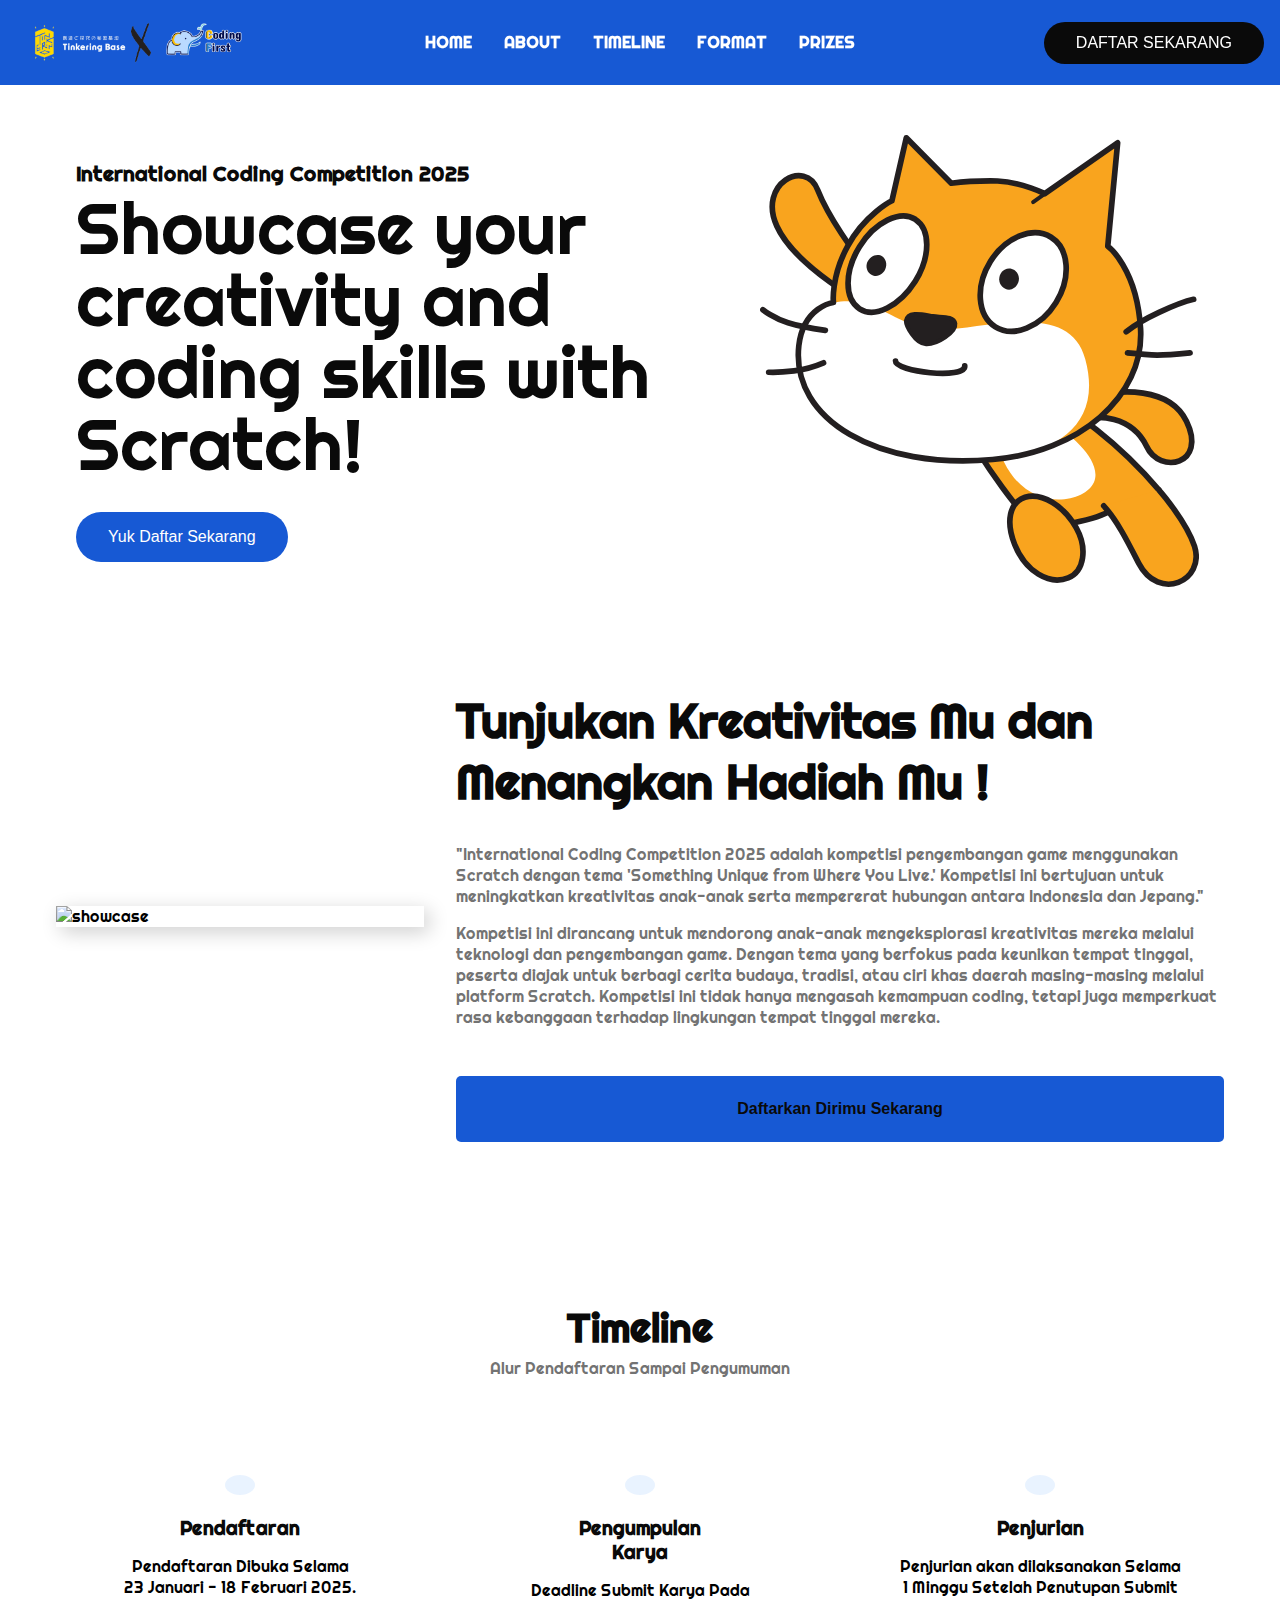
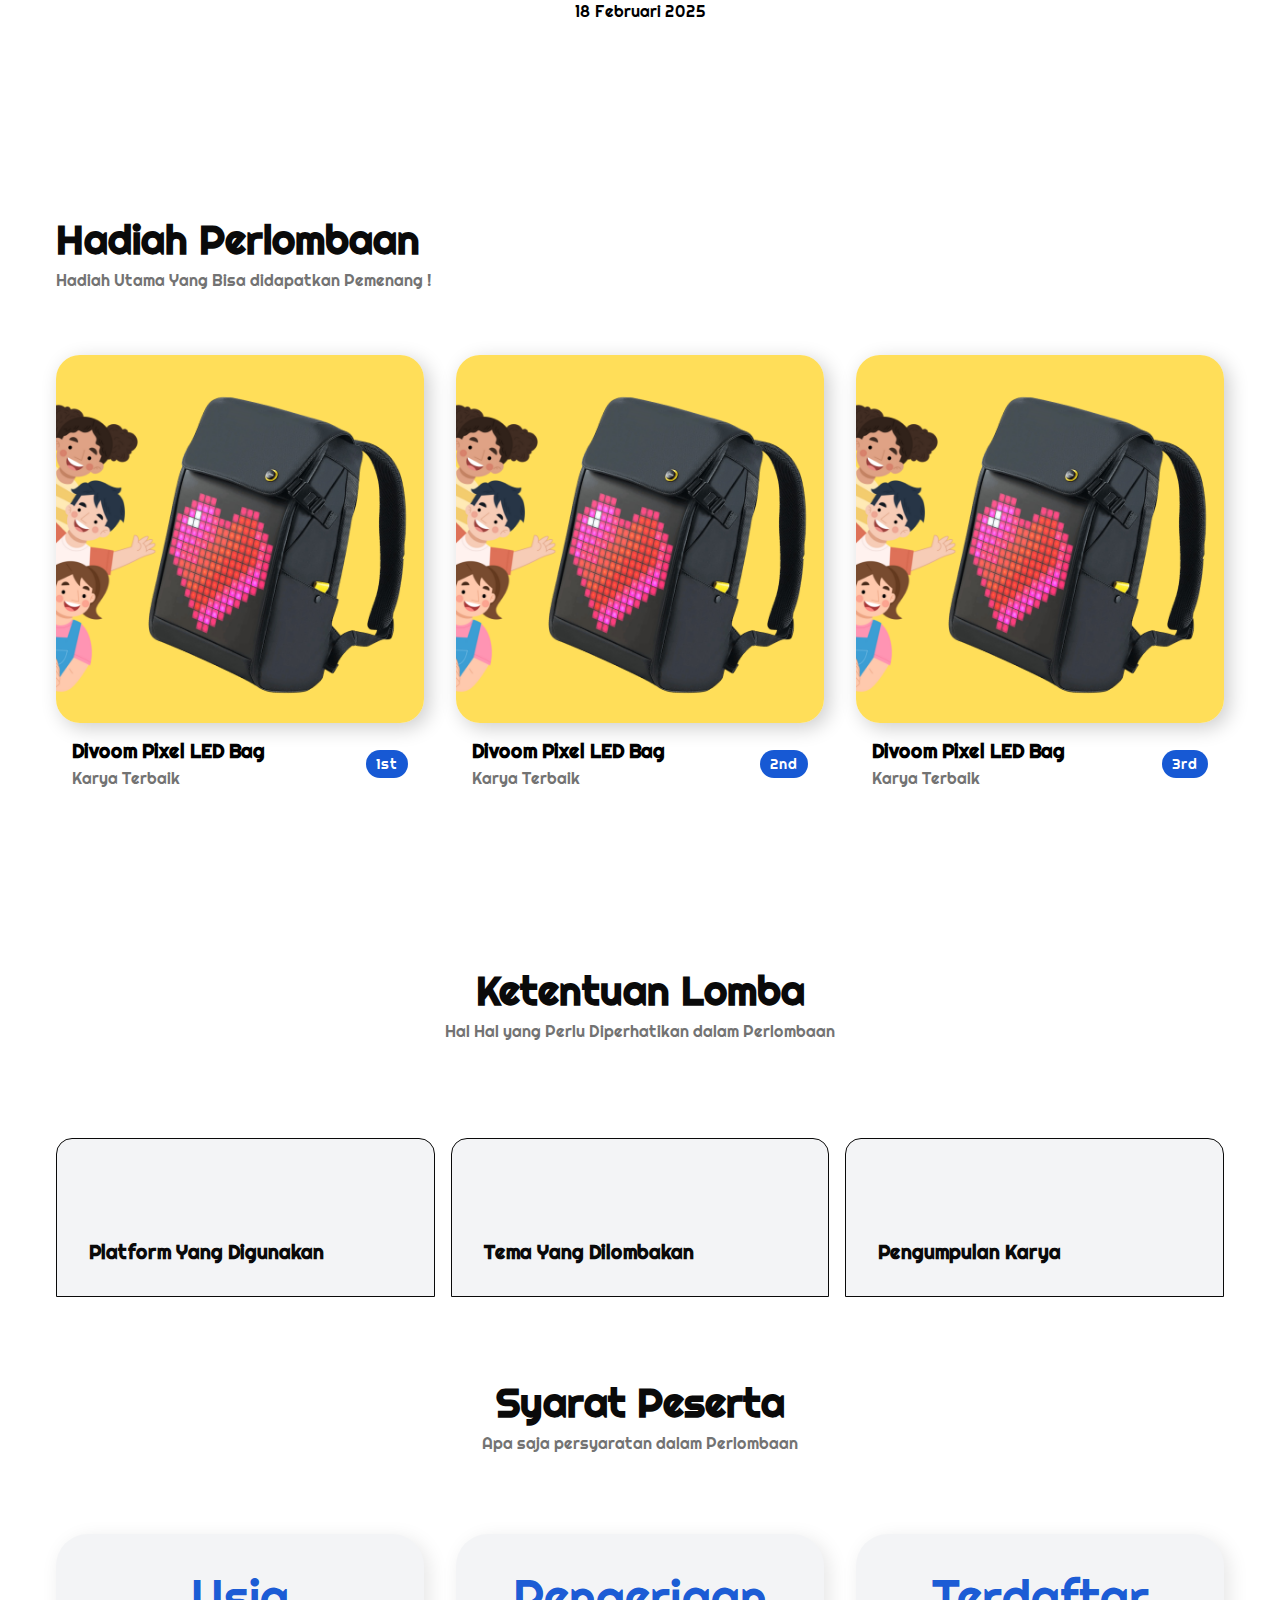
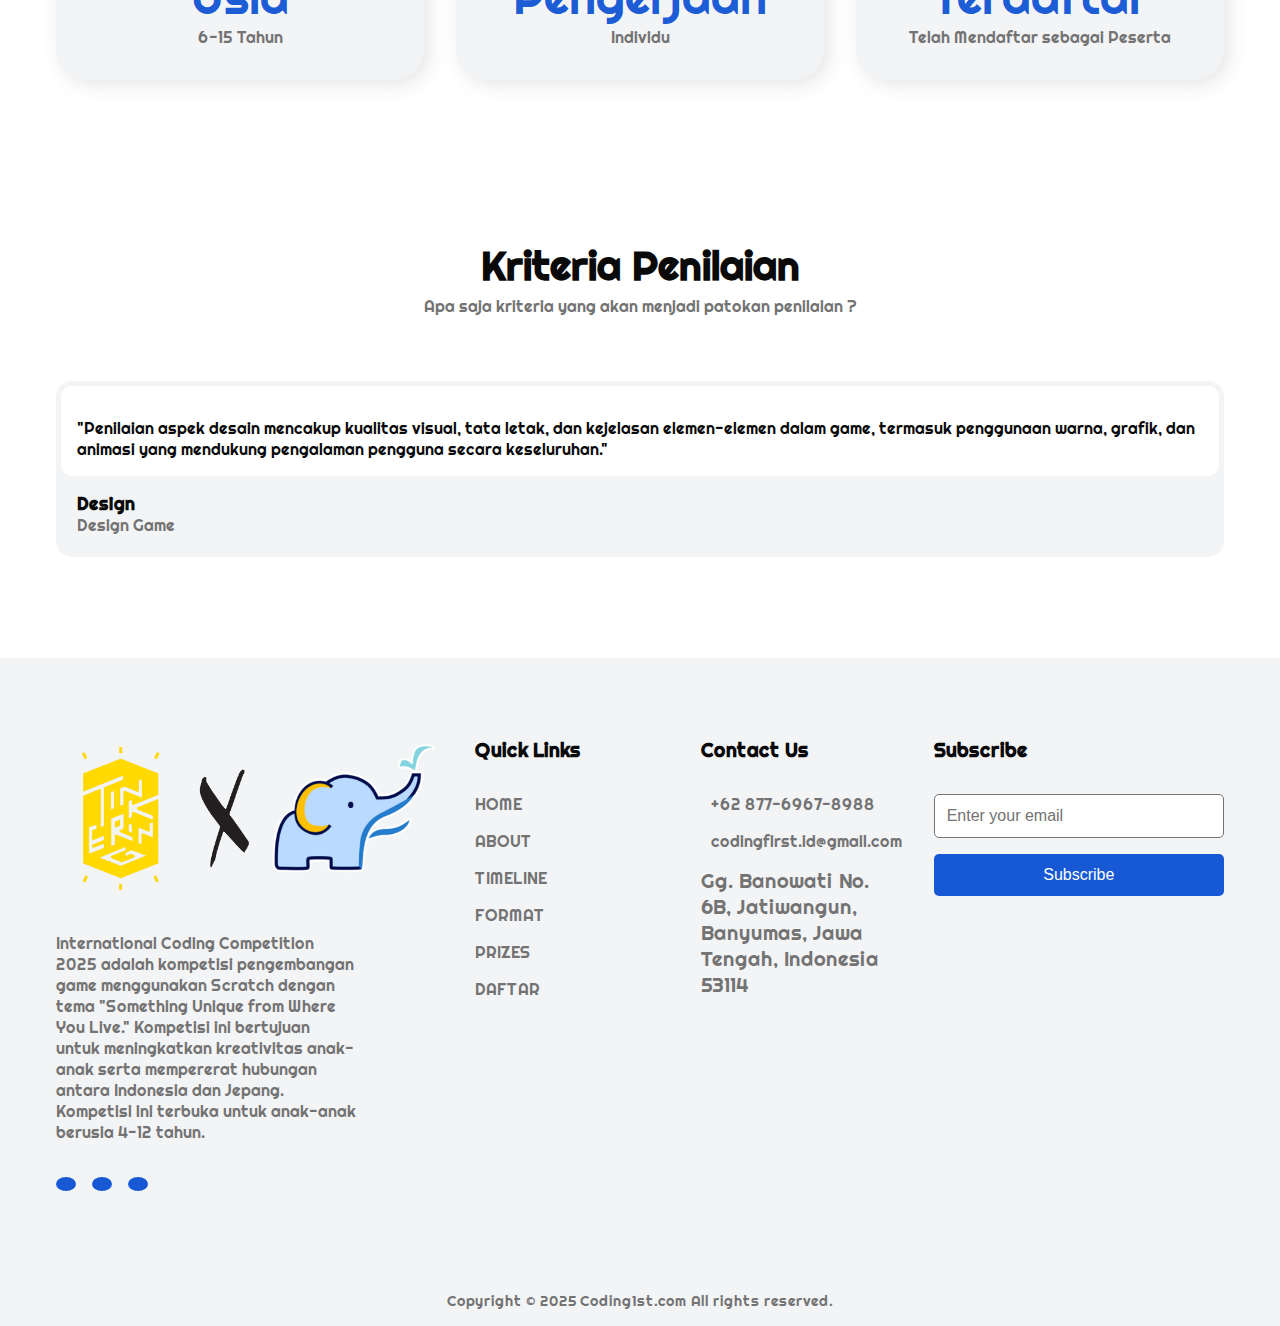
==== index.html @ e86d286e "Initial Commit" ====
<!DOCTYPE html>
<html lang="en">
  <head>
    <meta charset="UTF-8" />
    <meta name="viewport" content="width=device-width, initial-scale=1.0" />
    <link
      href="https://cdn.jsdelivr.net/npm/remixicon@4.3.0/fonts/remixicon.css"
      rel="stylesheet"
    />
    <link
      rel="stylesheet"
      href="https://cdn.jsdelivr.net/npm/swiper@11/swiper-bundle.min.css"
    />
    <link rel="stylesheet" href="styles.css" />
    <title>Competition Coding First</title>
    <link rel="shortcut icon" href="/assets/favicon/favicon.ico" type="image/x-icon">
  </head>
  <body>
    <nav>
      <div class="nav__header">
        <div class="nav__logo">
          <a href="#" class="logo"
            ><img src="assets/CF X Tinkering.png" alt="Icon"
          /></a>
        </div>
        <div class="nav__menu__btn" id="menu-btn">
          <i class="ri-menu-line"></i>
        </div>
      </div>
      <ul class="nav__links" id="nav-links">
        <li><a href="#inject">HOME</a></li>
        <li><a href="#about">ABOUT</a></li>
        <li><a href="#timeline">TIMELINE</a></li>
        <li><a href="#package">FORMAT</a></li>
        <li><a href="#contact">PRIZES</a></li>
        <li><a href="#daftar">DAFTAR</a></li>
      </ul>
      <div class="nav__btns">
        <button class="btn">
          <a href="https://forms.gle/AUvoE8ZYUReW2T5S6" target="_blank"
            >DAFTAR SEKARANG</a
          >
        </button>
      </div>
    </nav>

    <section id="inject"></section>

    <header id="home">
      <div class="header__container">
        <div class="header__content">
          <p>International Coding Competition 2025</p>
          <h1>Showcase your creativity and coding skills with Scratch!</h1>
          <div class="header__btns">
            <button class="btn">
              <a
                class="a-first"
                href="https://forms.gle/AUvoE8ZYUReW2T5S6"
                target="_blank"
                >Yuk Daftar Sekarang</a
              >
            </button>
            <a href="" class="a-second">
              <span><i class="ri-play-circle-fill"></i></span>
            </a>
          </div>
        </div>
        <div class="header__image">
          <img
            src="assets/cat flying-b (1).svg"
            alt="header"
            class="header__img"
          />
        </div>
      </div>
    </header>

    <section class="section__container showcase__container" id="about">
      <div class="showcase__image">
        <img src="assets/About.jpg" alt="showcase" />
      </div>
      <div class="showcase__content">
        <h4>Tunjukan Kreativitas Mu dan Menangkan Hadiah Mu !</h4>
        <p>
          "International Coding Competition 2025 adalah kompetisi pengembangan
          game menggunakan Scratch dengan tema 'Something Unique from Where You
          Live.' Kompetisi ini bertujuan untuk meningkatkan kreativitas
          anak-anak serta mempererat hubungan antara Indonesia dan Jepang."
        </p>
        <p>
          Kompetisi ini dirancang untuk mendorong anak-anak mengeksplorasi
          kreativitas mereka melalui teknologi dan pengembangan game. Dengan
          tema yang berfokus pada keunikan tempat tinggal, peserta diajak untuk
          berbagi cerita budaya, tradisi, atau ciri khas daerah masing-masing
          melalui platform Scratch. Kompetisi ini tidak hanya mengasah kemampuan
          coding, tetapi juga memperkuat rasa kebanggaan terhadap lingkungan
          tempat tinggal mereka.
        </p>
        <div class="showcase__btn">
          <button class="btn">
            <a href="https://forms.gle/AUvoE8ZYUReW2T5S6"
              >Daftarkan Dirimu Sekarang</a
            >
            <span><i class="ri-arrow-right-line"></i></span>
          </button>
        </div>
      </div>
    </section>

    <section class="section__container discover__container" id="timeline">
      <h2 class="section__header">Timeline</h2>
      <p class="section__description">Alur Pendaftaran Sampai Pengumuman</p>
      <div class="discover__grid">
        <div class="discover__card">
          <span><i class="ri-number-1"></i></span>
          <h4>Pendaftaran</h4>
          <p>
            Pendaftaran Dibuka Selama <br />
            23 Januari - 18 Februari 2025.
          </p>
        </div>
        <div class="discover__card">
          <span><i class="ri-number-2"></i></span>
          <h4>Pengumpulan Karya</h4>
          <p>
            Deadline Submit Karya Pada <br />
            18 Februari 2025
          </p>
        </div>
        <div class="discover__card">
          <span><i class="ri-number-3"></i></span>
          <h4>Penjurian</h4>
          <p>
            Penjurian akan dilaksanakan Selama <br />
            1 Minggu Setelah Penutupan Submit
          </p>
        </div>
      </div>
    </section>

    <section class="section__container destination__container" id="about">
      <h2 class="section__header">Hadiah Perlombaan</h2>
      <p class="section__description">
        Hadiah Utama Yang Bisa didapatkan Pemenang !
      </p>
      <div class="destination__grid">
        <div class="destination__card">
          <img src="assets/divoom.png" alt="destination" />
          <div class="destination__card__details">
            <div>
              <h4>Divoom Pixel LED Bag</h4>
              <p>Karya Terbaik</p>
            </div>
            <div class="destination__rating">
              <span><i class="ri-star-fill"></i></span>
              1st
            </div>
          </div>
        </div>
        <div class="destination__card">
          <img src="assets/divoom.png" alt="destination" />
          <div class="destination__card__details">
            <div>
              <h4>Divoom Pixel LED Bag</h4>
              <p>Karya Terbaik</p>
            </div>
            <div class="destination__rating">
              <span><i class="ri-star-fill"></i></span>
              2nd
            </div>
          </div>
        </div>
        <div class="destination__card">
          <img src="assets/divoom.png" alt="destination" />
          <div class="destination__card__details">
            <div>
              <h4>Divoom Pixel LED Bag</h4>
              <p>Karya Terbaik</p>
            </div>
            <div class="destination__rating">
              <span><i class="ri-star-fill"></i></span>
              3rd
            </div>
          </div>
        </div>
      </div>
    </section>

    <section class="section__container journey__container" id="tour">
      <h2 class="section__header">Ketentuan Lomba</h2>
      <p class="section__description">
        Hal Hal yang Perlu Diperhatikan dalam Perlombaan
      </p>
      <div class="journey__grid">
        <div class="journey__card">
          <div class="journey__card__bg">
            <span><i class="ri-bookmark-3-line"></i></span>
            <h4>Platform Yang Digunakan</h4>
          </div>
          <div class="journey__card__content">
            <span><i class="ri-bookmark-3-line"></i></span>
            <h4>Platform yang Digunakan</h4>
            <p>
              Peserta membuat game secara individu menggunakan platform Scratch,
              dengan tema yang telah ditentukan serta waktu yang disediakan.
            </p>
          </div>
        </div>
        <div class="journey__card">
          <div class="journey__card__bg">
            <span><i class="ri-landscape-fill"></i></span>
            <h4>Tema Yang Dilombakan</h4>
          </div>
          <div class="journey__card__content">
            <span><i class="ri-landscape-fill"></i></span>
            <h4>Tema Yang Dilombakan</h4>
            <p>
              Untuk tema yang diangkat kali ini adalah "Membuat game tentang
              tempat tinggal masing-masing." <br />
              Contoh : Lokasi terkenal, makanan khas, atau budaya lokal.
            </p>
          </div>
        </div>
        <div class="journey__card">
          <div class="journey__card__bg">
            <span><i class="ri-map-2-line"></i></span>
            <h4>Pengumpulan Karya</h4>
          </div>
          <div class="journey__card__content">
            <span><i class="ri-map-2-line"></i></span>
            <h4>Pengumpulan Karya</h4>
            <p>
              Karya dapat dikumpulkan pada Lorem ipsum dolor sit amet
              consectetur adipisicing elit.
            </p>
          </div>
        </div>
      </div>
    </section>

    <h2 class="section__header">Syarat Peserta</h2>
    <p class="section__description">Apa saja persyaratan dalam Perlombaan</p>
    <section class="section__container banner__container">
      <div class="banner__card">
        <h4>Usia</h4>
        <p>6-15 Tahun</p>
      </div>
      <div class="banner__card">
        <h4>Pengerjaan</h4>
        <p>Individu</p>
      </div>
      <div class="banner__card">
        <h4>Terdaftar</h4>
        <p>Telah Mendaftar sebagai Peserta</p>
      </div>
    </section>

    <section class="section__container client__container">
      <h2 class="section__header">Kriteria Penilaian</h2>
      <p class="section__description">
        Apa saja kriteria yang akan menjadi patokan penilaian ?
      </p>
      <!-- Slider main container -->
      <div class="swiper">
        <!-- Additional required wrapper -->
        <div class="swiper-wrapper">
          <!-- Slides -->
          <div class="swiper-slide">
            <div class="client__card">
              <div class="client__content">
                <div class="client__rating">
                  <span><i class="ri-star-fill"></i></span>
                  <span><i class="ri-star-fill"></i></span>
                  <span><i class="ri-star-fill"></i></span>
                  <span><i class="ri-star-fill"></i></span>
                  <span><i class="ri-star-fill"></i></span>
                </div>
                <p>
                  "Penilaian aspek desain mencakup kualitas visual, tata letak,
                  dan kejelasan elemen-elemen dalam game, termasuk penggunaan
                  warna, grafik, dan animasi yang mendukung pengalaman pengguna
                  secara keseluruhan."
                </p>
              </div>
              <div class="client__details">
                <!-- <img src="assets/client-1.jpg" alt="client" /> -->
                <div>
                  <h4>Design</h4>
                  <h5>Design Game</h5>
                </div>
              </div>
            </div>
          </div>
          <div class="swiper-slide">
            <div class="client__card">
              <div class="client__content">
                <div class="client__rating">
                  <span><i class="ri-star-fill"></i></span>
                  <span><i class="ri-star-fill"></i></span>
                  <span><i class="ri-star-fill"></i></span>
                  <span><i class="ri-star-fill"></i></span>
                  <span><i class="ri-star-fill"></i></span>
                </div>
                <p>
                  "Kreativitas dan orisinalitas ide menjadi poin penting, di
                  mana peserta dinilai berdasarkan kemampuan mereka untuk
                  menghadirkan konsep game yang unik, menarik, dan relevan
                  dengan tema 'Something Unique from Where You Live.'"
                </p>
              </div>
              <div class="client__details">
                <!-- <img src="assets/client-2.jpg" alt="client" /> -->
                <div>
                  <h4>Idea Originality</h4>
                  <h5>Originalitas Karya</h5>
                </div>
              </div>
            </div>
          </div>
          <div class="swiper-slide">
            <div class="client__card">
              <div class="client__content">
                <div class="client__rating">
                  <span><i class="ri-star-fill"></i></span>
                  <span><i class="ri-star-fill"></i></span>
                  <span><i class="ri-star-fill"></i></span>
                  <span><i class="ri-star-fill"></i></span>
                  <span><i class="ri-star-fill"></i></span>
                </div>
                <p>
                  "Kompleksitas dan tingkat kedalaman pemrograman yang digunakan
                  akan menjadi pertimbangan, termasuk penggunaan logika coding,
                  efisiensi script, serta integrasi fitur-fitur dalam game untuk
                  menciptakan pengalaman bermain yang interaktif dan
                  menyenangkan."
                </p>
              </div>
              <div class="client__details">
                <!-- <img src="assets/client-3.jpg" alt="client" /> -->
                <div>
                  <h4>Level Program</h4>
                  <h5>Level Kesulitan Pembuatan Game</h5>
                </div>
              </div>
            </div>
          </div>
          <div class="swiper-slide">
            <div class="client__card">
              <div class="client__content">
                <div class="client__rating">
                  <span><i class="ri-star-fill"></i></span>
                  <span><i class="ri-star-fill"></i></span>
                  <span><i class="ri-star-fill"></i></span>
                  <span><i class="ri-star-fill"></i></span>
                  <span><i class="ri-star-fill"></i></span>
                </div>
                <p>
                  Finding a balance between work and travel can be challenging,
                  but Skywings made it effortless. Their efficient planning and
                  excellent recommendations helped me maximize my downtime and
                  enjoy every moment of my trip. I look forward to working with
                  them again on future travels.
                </p>
              </div>
              <div class="client__details">
                <img src="assets/client-4.jpg" alt="client" />
                <div>
                  <h4>David Patel</h4>
                  <h5>Business Executive</h5>
                </div>
              </div>
            </div>
          </div>
        </div>
      </div>
    </section>

    <footer id="daftar">
      <div class="section__container footer__container">
        <div class="footer__col">
          <div class="footer__logo">
            <a href="#" class="logo"></a>
            <img src="assets/CF X TB footer.png" alt="footer-logo" />
          </div>
          <p>
            International Coding Competition 2025 adalah kompetisi pengembangan
            game menggunakan Scratch dengan tema "Something Unique from Where
            You Live." Kompetisi ini bertujuan untuk meningkatkan kreativitas
            anak-anak serta mempererat hubungan antara Indonesia dan Jepang.
            Kompetisi ini terbuka untuk anak-anak berusia 4-12 tahun.
          </p>
          <ul class="footer__socials">
            <li>
              <a href="https://www.facebook.com/profile.php?id=100081941116018" target="_blank"><i class="ri-facebook-fill"></i></a>
            </li>
            <li>
              <a href="https://www.instagram.com/coding.first?" target="_blank"><i class="ri-instagram-line"></i></a>
            </li>
            <li>
              <a href="https://wa.me/6287769678988" target="_blank"><i class="ri-whatsapp-line"></i></a>
            </li>
          </ul>
        </div>
        <div class="footer__col">
          <h4>Quick Links</h4>
          <ul class="footer__links">
            <li><a href="#inject">HOME</a></li>
            <li><a href="#about">ABOUT</a></li>
            <li><a href="#timeline">TIMELINE</a></li>
            <li><a href="#package">FORMAT</a></li>
            <li><a href="#contact">PRIZES</a></li>
            <li><a href="#daftar">DAFTAR</a></li>
          </ul>
        </div>
        <div class="footer__col">
          <h4>Contact Us</h4>
          <ul class="footer__links">
            <li>
              <a href="https://wa.me/6287769678988">
                <span><i class="ri-phone-fill"></i></span> +62 877-6967-8988
              </a>
            </li>
            <li>
              <a href="codingfirst.id@gmail.com">
                <span><i class="ri-record-mail-line"></i></span> codingfirst.id@gmail.com
              </a>
            </li>
            <li>
              <a href="#">
                <span><i class="ri-map-pin-2-fill"></i> Gg. Banowati No. 6B, Jatiwangun, Banyumas, Jawa Tengah, Indonesia 53114</span> 
              </a>
            </li>
          </ul>
        </div>
        <div class="footer__col">
          <h4>Subscribe</h4>
          <form action="/">
            <input type="text" placeholder="Enter your email" />
            <button class="btn">Subscribe</button>
          </form>
        </div>
      </div>
      <div class="footer__bar">
        Copyright © 2025 Coding1st.com All rights reserved.
      </div>
    </footer>

    <script src="https://unpkg.com/scrollreveal"></script>
    <script src="https://cdn.jsdelivr.net/npm/swiper@11/swiper-bundle.min.js"></script>
    <script src="main.js"></script>
  </body>
</html>
---- styles.css ----
@import url('https://fonts.googleapis.com/css2?family=Righteous&display=swap');

:root {
  --primary-color: #1658d4fe;
  --primary-color-dark: #2476da;
  --text-dark: #0a0a0a;
  --text-light: #737373;
  --extra-light: #f3f4f6;
  --white: #ffffff;
  --max-width: 1200px;
  --background-clr: #EDF33A;
}

* {
  padding: 0;
  margin: 0;
  box-sizing: border-box;
}

body{
  /* background-color: var(--background-clr); */
  z-index: 0;
}

.section__container {
  max-width: var(--max-width);
  margin: auto;
  padding: 5rem 1rem;
}

.section__header {
  margin-bottom: 5px;
  font-size: 2.5rem;
  font-weight: 700;
  color: var(--text-dark);
  text-align: center;
}

.section__description {
  max-width: 600px;
  margin-inline: auto;
  color: var(--text-light);
  text-align: center;
}

.btn {
  padding: 0.75rem 1.5rem;
  outline: none;
  border: none;
  font-size: 1rem;
  white-space: nowrap;
  color: white;
  background-color: var(--primary-color);
  border-radius: 5rem;
  transition: 0.3s;
  cursor: pointer;
}

.btn:hover {
  background-color: var(--primary-color-dark);
}

.logo img{
   width: 250px;
}

img {
  display: flex;
  width: 100%;
}

a {
  text-decoration: none;
  transition: 0.3s;
}

ul {
  list-style: none;
}

html,
body {
  scroll-behavior: smooth;
}

body {
  font-family: "Righteous", sans-serif;
}

nav {
  position: fixed;
  isolation: isolate;
  top: 0;
  width: 100%;
  background-color: var(--primary-color);
  z-index: 9;
}

.nav__header {
  padding: 1rem;
  /* width: 100%; */
  display: flex;
  align-items: center;
  justify-content: space-between;
  background-color: var(--primary-color);
  border-bottom:20px;
  border-left: 20px;
}

.nav__logo .logo {
  font-size: 1.5rem;
  color: var(--white);
}

.nav__menu__btn {
  font-size: 1.5rem;
  color: var(--white);
  cursor: pointer;
}

.nav__links {
  position: absolute;
  bottom: 0;
  left: 0;
  width: 100%;
  padding: 2rem;
  display: flex;
  align-items: center;
  justify-content: center;
  flex-direction: column;
  gap: 2rem;
  color: var(--white);
  background-color: var(--primary-color);
  transition: transform 0.5s;
  z-index: -1;
}

.nav__links.open {
  transform: translateY(100%);
}

.nav__links a {
  font-weight: 600;
  color: var(--white);
  white-space: nowrap;
}

.nav__links li a:hover {
  color: var(--background-clr);
}

.nav__btns {
  display: none;
}

.nav__btns a {
  color: #ffffff;
}

header {
  margin-inline: 1rem;
  margin-top: 120rem;
  padding-inline: 1rem;
  position: relative;
  isolation: isolate;
  overflow: hidden;
}

header::before {
  position: absolute;
  content: "";
  height: 100%;
  width: calc(100% - 2rem);
  top: 50%;
  left: 50%;
  transform: translate(-50%, -50%);
  background-image: url("assets/background-header.jpg");
  background-position: center center;
  background-size: cover;
  opacity: 40%;
  background-repeat: no-repeat;
  border-radius: 3rem;
  z-index: -1;
}

.header__container {
  display: grid;
}

.header__content {
  /* padding: 2rem 1rem; */
  margin-left: 20px;
}

.header__content p {
  margin-bottom: 5px;
  font-size: 1.3rem;
  font-weight: 600;
  color: var(--text-dark);
  text-align: center;
}

.header__content h1 {
  margin-bottom: 2rem;
  width: 600px;
  font-size: 4.5rem;
  font-weight: 500;
  color: var(--text-dark);
  line-height: 4.5rem;
  text-align: center;
}

.header__img{
  width: 80%;
}

.header__btns {
  display: flex;
  align-items: center;
  justify-content: center;
  gap: 1rem;
}

.header__btns .btn {
  padding: 1rem 2rem;
}

.header__btns .a-first {
  color: white;
}

.header__btns .a-second {
  padding: 9px 13px;
  font-size: 1.5rem;
  color: var(--primary-color);
  background-color: var(--white);
  border-radius: 100%;
}

.header__btns a:hover {
  color: var(--white);
  background-color: var(--primary-color);
}

.destination__container :is(.section__header, .section__description) {
  text-align: left;
  margin-inline-start: unset;
}

.destination__grid {
  margin-top: 4rem;
  display: grid;
  gap: 2rem 1rem;
}

.destination__card img {
  border-radius: 1.5rem;
  box-shadow: 5px 5px 20px rgba(0, 0, 0, 0.2);
}

.destination__card__details {
  padding: 1rem;
  display: flex;
  align-items: center;
  justify-content: space-between;
  gap: 1rem;
}

.destination__card__details h4 {
  margin-bottom: 5px;
  font-size: 1.2rem;
  font-weight: 600;
  columns: var(--text-dark);
}

.destination__card__details p {
  columns: var(--text-light);
}

.destination__rating {
  padding: 5px 10px;
  font-size: 0.9rem;
  white-space: nowrap;
  color: var(--white);
  background-color: var(--primary-color);
  border-radius: 1rem;
  transition: 0.3s;
}

.destination__card:hover .destination__rating {
  background-color: var(--primary-color-dark);
}

.journey__grid {
  margin-top: 2rem;
  display: grid;
  gap: 0 1rem;
}

.journey__card {
  position: relative;
  isolation: isolate;
  padding-top: 4rem;
  overflow: hidden;
}

.journey__card__bg {
  padding: 2rem;
  background-color: var(--extra-light);
  border-top-right-radius: 1rem;
  border-top-left-radius: 1rem;
  border:1px solid #0a0a0a;
}

.journey__card__bg span {
  display: inline-block;
  margin-bottom: 4rem;
  font-size: 1.75rem;
  color: var(--primary-color);
}

.journey__card__bg h4 {
  font-size: 1.2rem;
  font-weight: 600;
  color: var(--text-dark);
}

.journey__card__content {
  position: absolute;
  top: 100%;
  left: 0;
  width: 100%;
  height: 100%;
  padding: 2rem;
  background-color: var(--primary-color);
  border-top-right-radius: 1rem;
  border-top-left-radius: 1rem;
  transition: 0.3s;
}

.journey__card:hover .journey__card__content {
  top: 0;
}

.journey__card__content span {
  display: inline-block;
  margin-bottom: 1rem;
  padding: 7px 9px;
  font-size: 1rem;
  color: var(--white);
  border: 2px solid var(--white);
  border-radius: 100%;
}

.journey__card__content h4 {
  margin-bottom: 1rem;
  font-size: 1.2rem;
  font-weight: 600;
  color: var(--white);
}

.journey__card__content p {
  color: var(--extra-light);
}

.showcase__container {
  display: grid;
  gap: 2rem;
  overflow: hidden;
}

.showcase__image img {
  max-width: 400px;
  margin-inline: auto;
  box-shadow: 5px 5px 20px rgba(0, 0, 0, 0.2);
}

.showcase__content h4 {
  margin-bottom: 2rem;
  font-size: 3rem;
  font-weight: 600;
  color: var(--text-dark);
}

.showcase__content p {
  margin-bottom: 1rem;
  color: var(--text-light);
}

.showcase__content .btn {
  width: 100%;
  margin-top: 2rem;
  padding: 1.5rem;
  font-weight: 600;
  color: var(--text-dark);
  background-image: url("assets/header-bg.jpg");
  background-size: cover;
  background-position: center center;
  background-repeat: no-repeat;
  border-radius: 5px;
}

.showcase__content .btn a {
  width: 100%;
  margin-top: 2rem;
  padding: 1.5rem;
  font-weight: 600;
  color: var(--text-dark);
  /* background-image: url("assets/header-bg.jpg"); */
  background-size: cover;
  background-position: center center;
  background-repeat: no-repeat;
  border-radius: 5px;
}

.showcase__content .btn a:hover {
  width: 100%;
  margin-top: 2rem;
  padding: 1.5rem;
  font-weight: 600;
  color: var(--text-light);
  /* background-image: url("assets/header-bg.jpg"); */
  background-size: cover;
  background-position: center center;
  background-repeat: no-repeat;
  border-radius: 5px;
}

.banner__container {
  display: grid;
  gap: 2rem;
}

.banner__card {
  padding: 2rem 1rem;
  text-align: center;
  background-color: var(--extra-light);
  border-radius: 2rem;
  box-shadow: 5px 5px 20px rgba(0, 0, 0, 0.1);
}

.banner__card h4 {
  font-size: 3rem;
  font-weight: 500;
  color: var(--primary-color);
}

.banner__card p {
  color: var(--text-light);
}

.discover__grid {
  margin-top: 4rem;
  display: grid;
  gap: 2rem;
}

.discover__card {
  padding: 2rem 1rem;
  text-align: center;
  transition: 0.3s;
  border-radius: 1rem;
}

.discover__card:hover {
  box-shadow: 5px 5px 20px rgba(0, 0, 0, 0.1);
}

.discover__card span {
  display: inline-block;
  margin-bottom: 1rem;
  padding: 10px 15px;
  font-size: 1.5rem;
  color: var(--primary-color);
  background-color: rgba(40, 135, 255, 0.1);
  border-radius: 100%;
}

.discover__card h4 {
  max-width: 150px;
  margin-inline: auto;
  margin-bottom: 1rem;
  font-size: 1.2rem;
  font-weight: 700;
  color: var(--text-dark);
}

.destination__card p {
  color: var(--text-light);
}

.swiper {
  margin-top: 4rem;
  width: 100%;
}

.swiper-slide {
  min-width: 375px;
}

.client__card {
  padding: 5px;
  background-color: var(--extra-light);
  border-radius: 1rem;
  transition: 0.3s;
}

.client__card:hover {
  background-color: var(--primary-color);
}

.client__content {
  padding: 1rem;
  background-color: var(--white);
  border-radius: calc(1rem - 5px);
}

.client__rating {
  margin-bottom: 1rem;
  color: var(--primary-color);
}

.client__content p {
  color: var(--text-dark);
}

.client__details {
  padding: 1rem;
  display: flex;
  align-items: center;
  gap: 1rem;
}

.client__details img {
  max-width: 50px;
  border-radius: 100%;
}

.client__details h4 {
  font-size: 1.1rem;
  font-weight: 600;
  color: var(--text-dark);
  transition: 0.3s;
}

.client__card:hover h4 {
  color: var(--white);
}

.client__details h5 {
  font-size: 1rem;
  font-weight: 500;
  color: var(--text-light);
  transition: 0.3s;
}

.client__card:hover h5 {
  color: var(--extra-light);
}

footer {
  background-color: var(--extra-light);
}

.footer__container {
  display: grid;
  gap: 4rem 2rem;
}

.footer__col p {
  max-width: 300px;
  margin-block: 2rem;
  color: var(--text-light);
}

.footer__socials {
  display: flex;
  align-items: center;
  gap: 1rem;
  flex-wrap: wrap;
}

.footer__socials a {
  display: inline-block;
  padding: 7px 10px;
  font-size: 1.25rem;
  color: var(--white);
  background-color: var(--primary-color);
  border-radius: 100%;
}

.footer__socials a:hover {
  background-color: var(--primary-color-dark);
}

.footer__col h4 {
  margin-bottom: 2rem;
  font-size: 1.2rem;
  font-weight: 600;
  color: var(--text-dark);
}

.footer__links {
  display: grid;
  gap: 1rem;
}

.footer__links a {
  display: flex;
  align-items: center;
  gap: 10px;
  color: var(--text-light);
}

.footer__links a:hover {
  color: var(--primary-color);
}

.footer__links a span {
  font-size: 1.25rem;
}

.footer__col form {
  display: grid;
  gap: 1rem;
}

.footer__col input {
  padding: 0.75rem;
  font-size: 1rem;
  color: var(--text-dark);
  background-color: var(--white);
  border: 1px solid var(--text-light);
  border-radius: 5px;
}

.footer__col input::placeholder {
  color: var(--text-light);
}

.footer__col .btn {
  border-radius: 5px;
}

.footer__bar {
  padding: 1rem;
  font-size: 0.9rem;
  color: var(--text-light);
  text-align: center;
}

@media (width > 540px) {
  .destination__grid {
    grid-template-columns: repeat(2, 1fr);
  }

  .journey__grid {
    grid-template-columns: repeat(2, 1fr);
  }

  .showcase__container {
    grid-template-columns: repeat(2, 1fr);
    align-items: center;
  }

  .banner__container {
    grid-template-columns: repeat(2, 1fr);
  }

  .discover__grid {
    grid-template-columns: repeat(2, 1fr);
  }

  .footer__container {
    grid-template-columns: repeat(2, 1fr);
  }

  .footer__col:last-child {
    grid-area: 2/1/3/2;
  }
}

@media (width > 768px) {
  nav {
    /* position: static; */
    padding: 1rem 1rem;
    /* max-width: var(--max-width); */
    /* margin-inline: auto; */
    display: flex;
    align-items: center;
    justify-content: space-between;
    gap: 2rem;
    border-bottom:20px;
    border-left: 20px;
  }

  .nav__header {
    flex: 1;
    padding: 0;
    background-color: transparent;
    border-bottom:20px;
    border-left: 20px;
  }

  .nav__logo .logo {
    color: var(--text-dark);
  }

  .nav__menu__btn {
    display: none;
  }

  .nav__links {
    position: static;
    width: fit-content;
    padding: 0;
    flex-direction: row;
    background-color: transparent;
    transform: none !important;
  }

  .nav__links a {
    color: var(--white);
  }

  .nav__links a:hover {
    color: var(--primary-color);
  }

  .nav__links li:last-child {
    display: none;
  }

  .nav__btns {
    flex: 1;
    display: flex;
    justify-content: flex-end;
  }

  .nav__btns button {
    padding: 0.75rem 2rem;
    background-color: var(--text-dark);
  }

  header {
    margin-top: 7rem;
  }

  .header__container {
    grid-template-columns:
      minmax(0, 1fr)
      repeat(5, minmax(0, calc(var(--max-width) / 5)))
      minmax(0, 1fr);
  }

  .header__content {
    grid-column: 2/4;
    padding-block: 3rem;
  }

  .header__content :is(p, h1) {
    text-align: left;
  }

  .header__btns {
    justify-content: flex-start;
  }

  .header__image {
    grid-column: 5/8;
    position: relative;
    isolation: isolate;
    height: 100%;
    /* padding-left: 20px; */
  }

  .header__image img {
    position: absolute;
    top: 0rem;
    left: 0;
    height: 100%;
    width: 90%;
    /* width: unset; */
  }

  .destination__grid {
    grid-template-columns: repeat(3, 1fr);
  }

  .journey__grid {
    grid-template-columns: repeat(3, 1fr);
  }

  .showcase__container {
    grid-template-columns: repeat(3, 1fr);
  }

  .showcase__content {
    grid-column: 2/4;
  }

  .banner__container {
    grid-template-columns: repeat(3, 1fr);
  }

  .discover__grid {
    grid-template-columns: repeat(3, 1fr);
  }

  .footer__container {
    grid-template-columns: 2fr 1fr 1fr 1.5fr;
  }

  .footer__col:last-child {
    grid-area: unset;
  }

@media (width > 1200px) {
  .header__content {
    padding-inline: 1rem 0;
  }

  .destination__grid {
    gap: 2rem;
  }
}
}
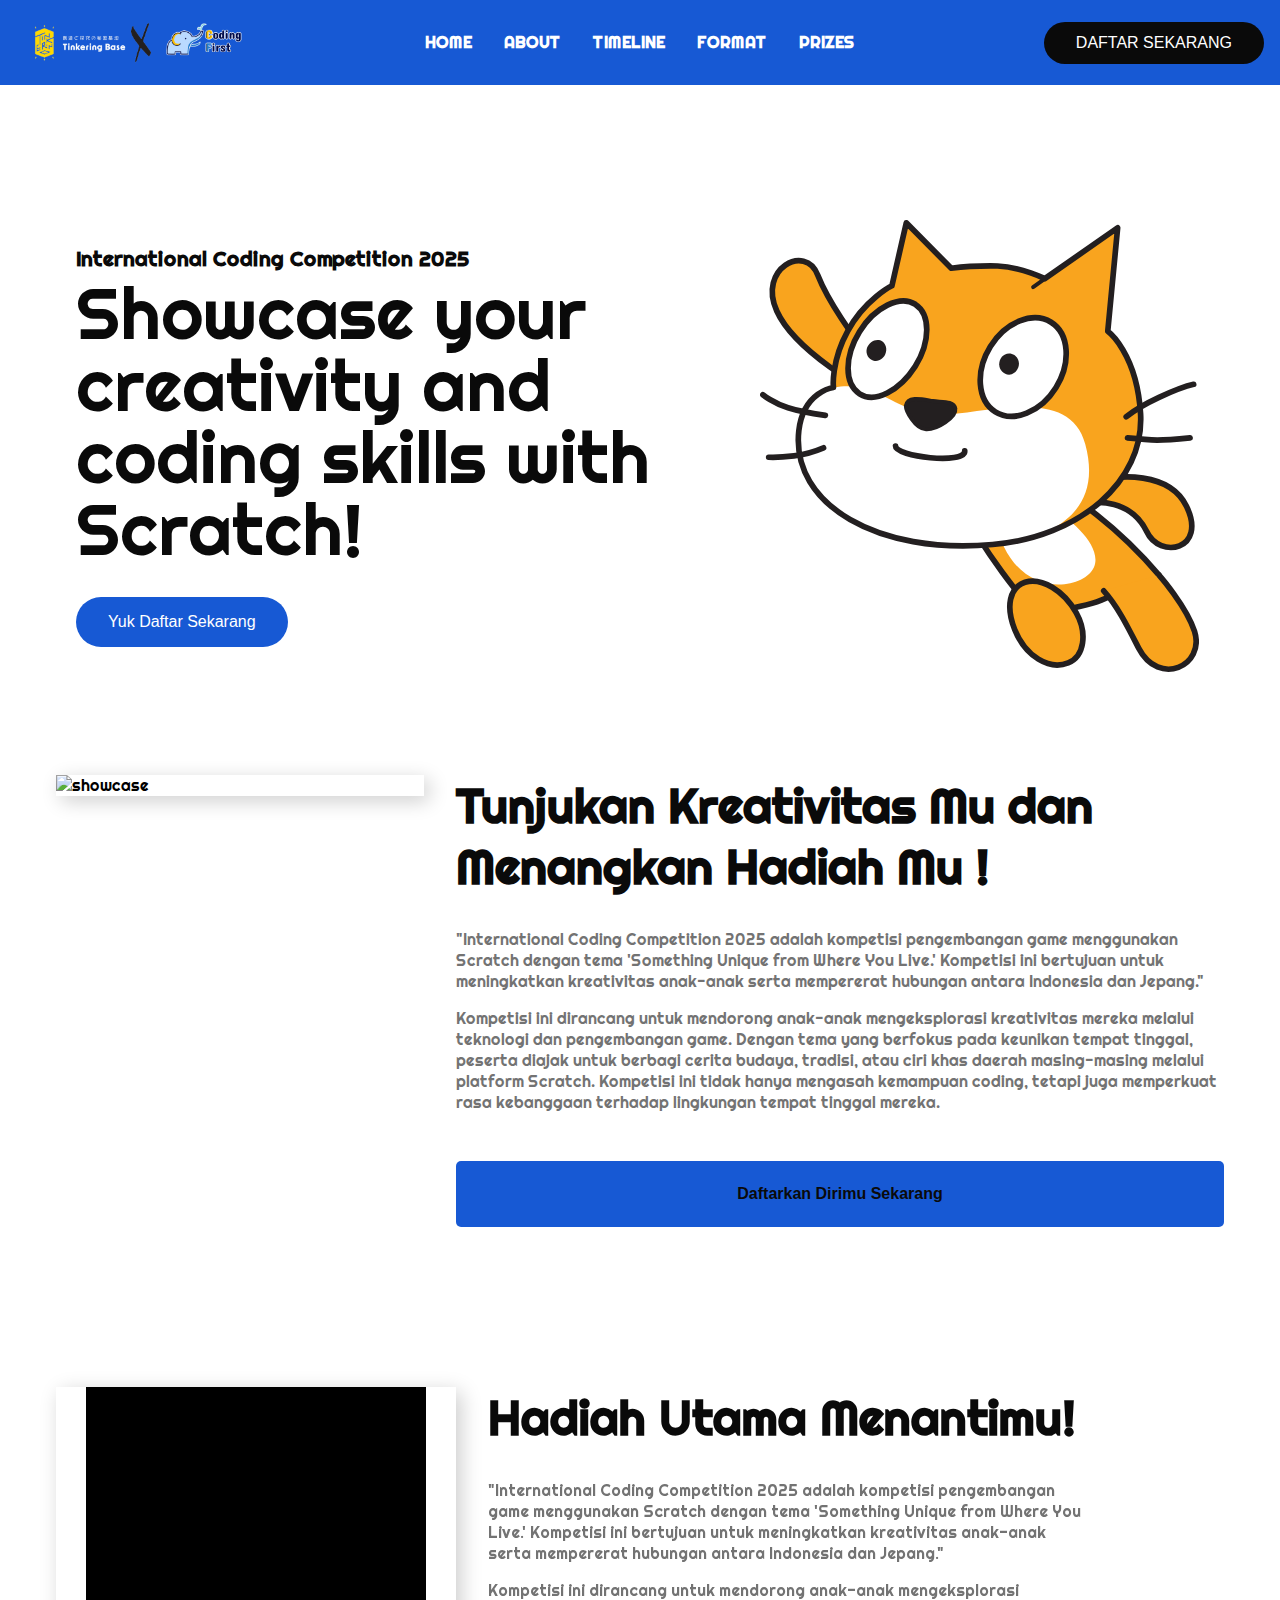
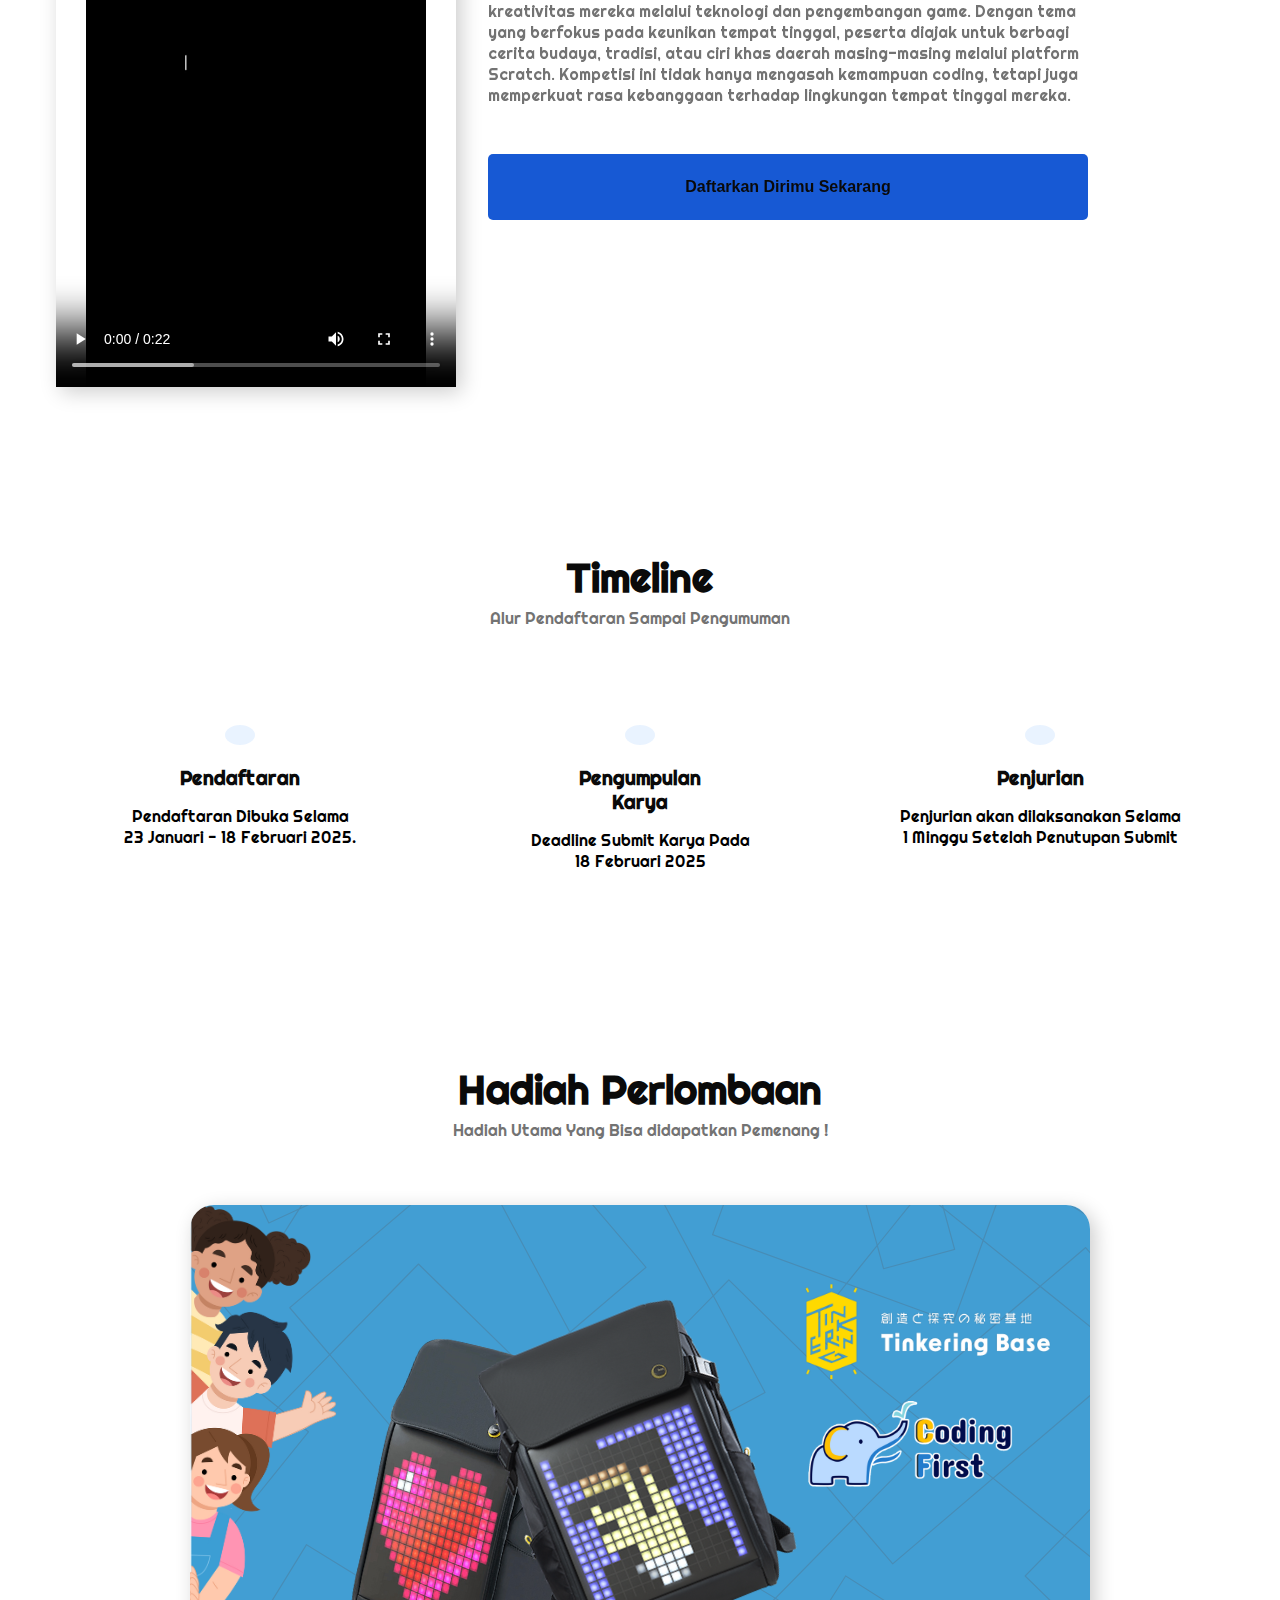
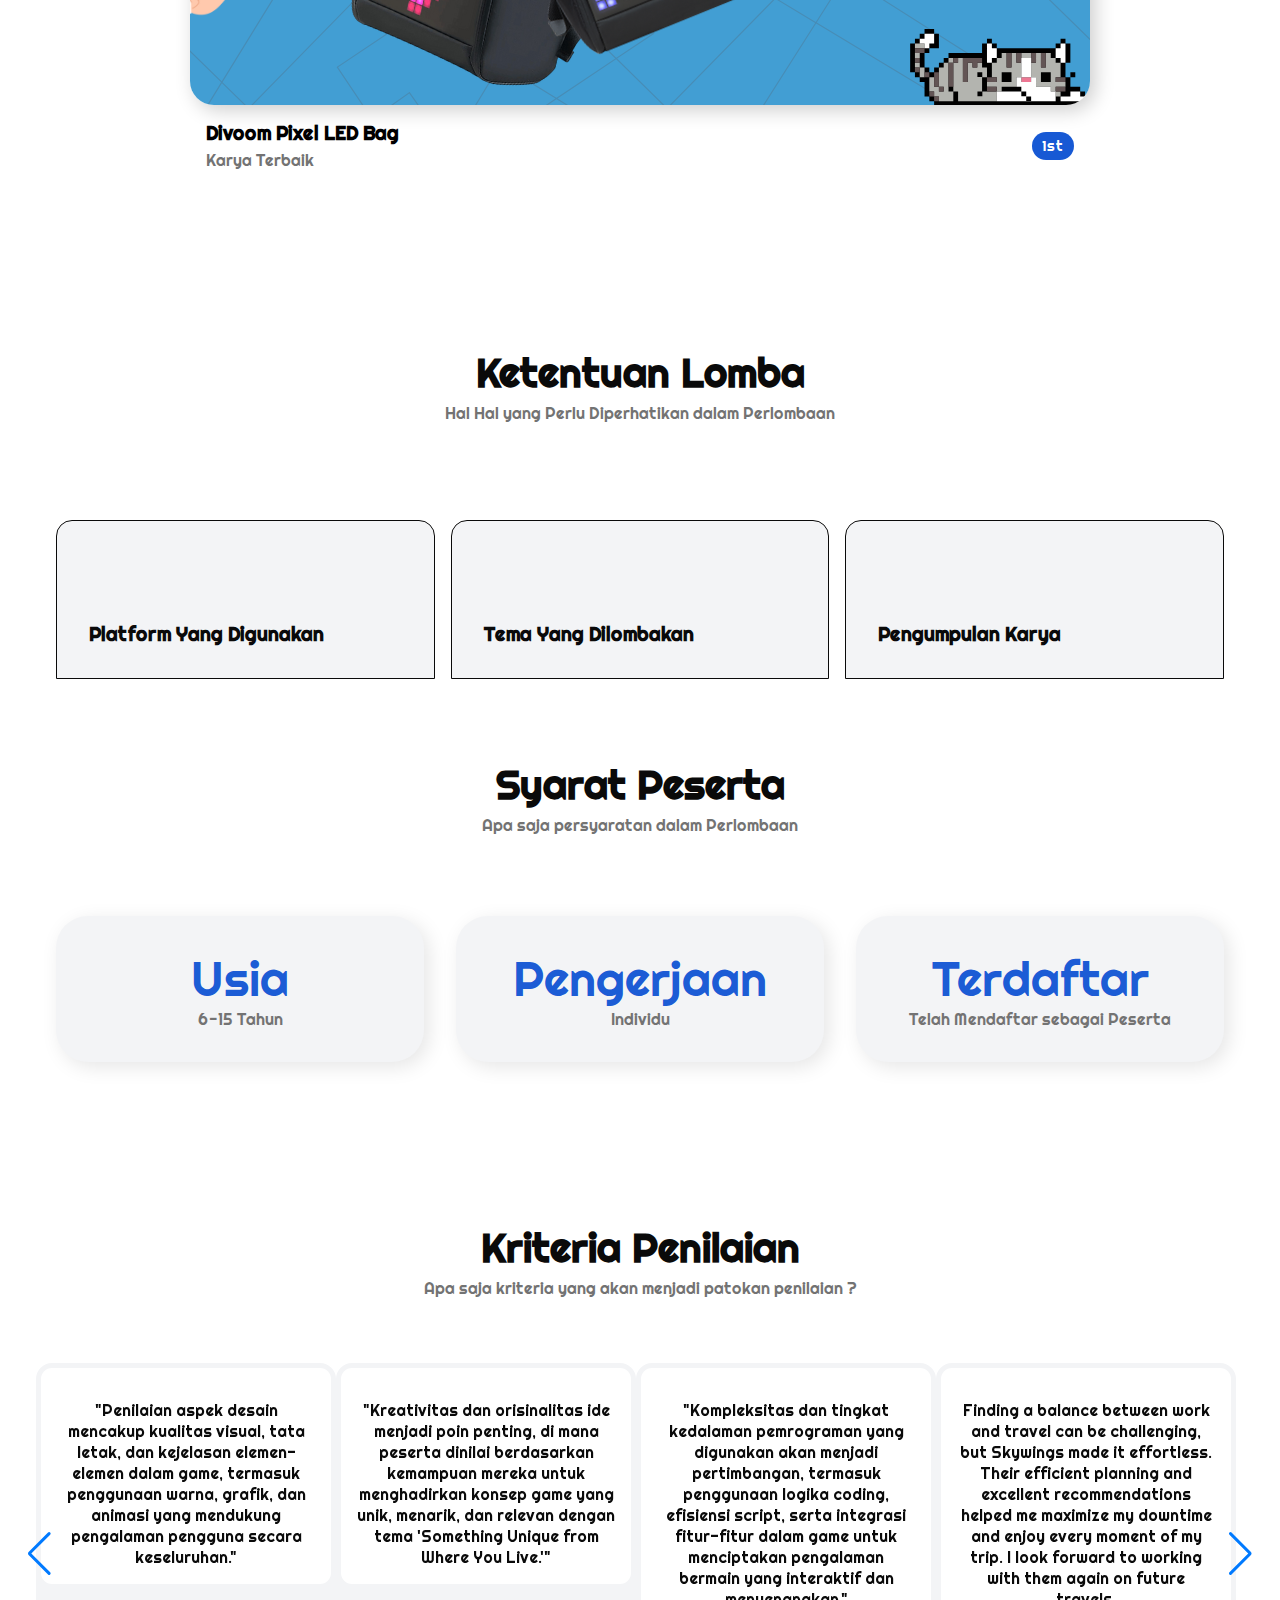
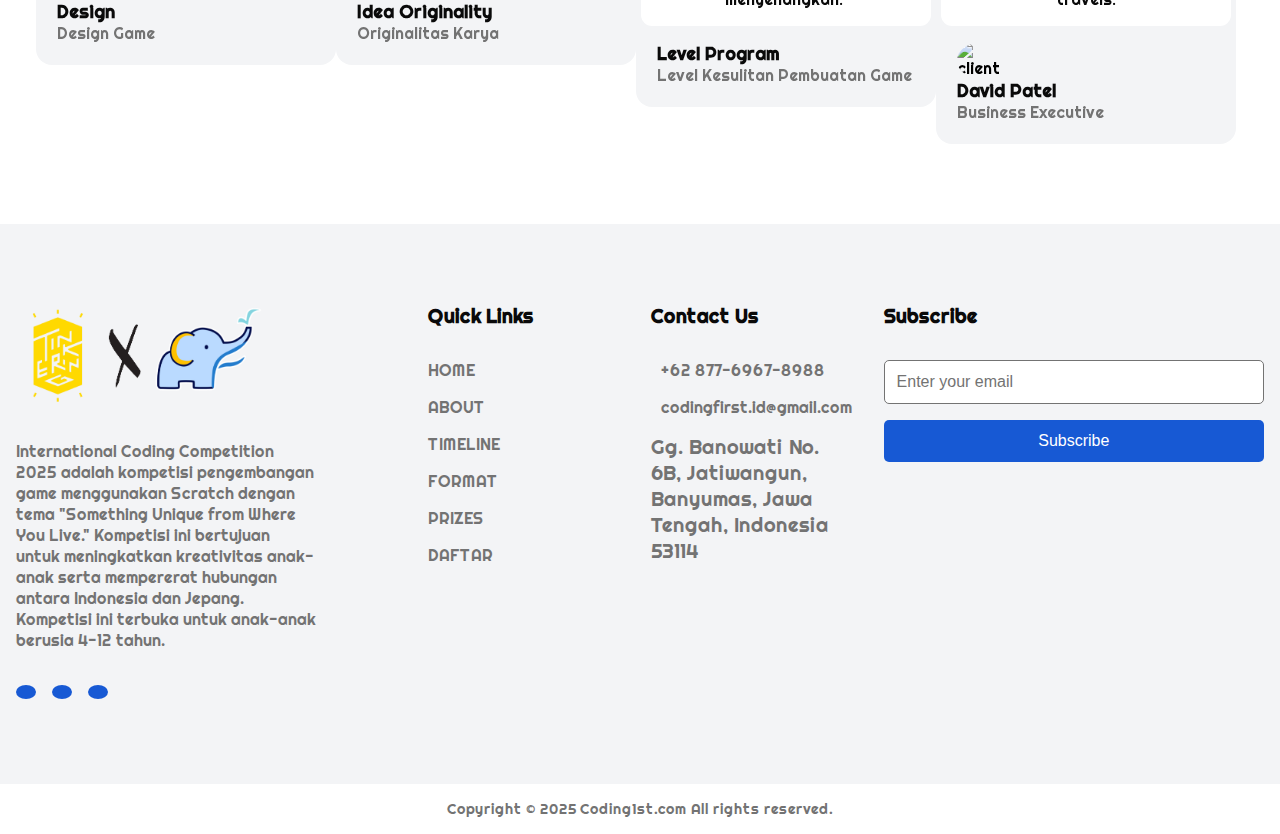
==== commit 4ec896f0: "Fix: Responsive for all devices" ====
--- a/index.html
+++ b/index.html
@@ -5,15 +5,16 @@
     <meta name="viewport" content="width=device-width, initial-scale=1.0" />
     <link
       href="https://cdn.jsdelivr.net/npm/remixicon@4.3.0/fonts/remixicon.css"
-      rel="stylesheet"
-    />
+      rel="stylesheet" />
     <link
       rel="stylesheet"
-      href="https://cdn.jsdelivr.net/npm/swiper@11/swiper-bundle.min.css"
-    />
-    <link rel="stylesheet" href="styles.css" />
+      href="https://cdn.jsdelivr.net/npm/swiper@11/swiper-bundle.min.css" />
+    <link rel="stylesheet" href="home.css" />
     <title>Competition Coding First</title>
-    <link rel="shortcut icon" href="/assets/favicon/favicon.ico" type="image/x-icon">
+    <link
+      rel="shortcut icon"
+      href="/assets/favicon/favicon.ico"
+      type="image/x-icon" />
   </head>
   <body>
     <nav>
@@ -31,8 +32,8 @@
         <li><a href="#inject">HOME</a></li>
         <li><a href="#about">ABOUT</a></li>
         <li><a href="#timeline">TIMELINE</a></li>
-        <li><a href="#package">FORMAT</a></li>
-        <li><a href="#contact">PRIZES</a></li>
+        <li><a href="#format">FORMAT</a></li>
+        <li><a href="#prize">PRIZES</a></li>
         <li><a href="#daftar">DAFTAR</a></li>
       </ul>
       <div class="nav__btns">
@@ -60,17 +61,16 @@
                 >Yuk Daftar Sekarang</a
               >
             </button>
-            <a href="" class="a-second">
+            <!-- <a href="" class="a-second">
               <span><i class="ri-play-circle-fill"></i></span>
-            </a>
+            </a> -->
           </div>
         </div>
         <div class="header__image">
           <img
             src="assets/cat flying-b (1).svg"
             alt="header"
-            class="header__img"
-          />
+            class="header__img" />
         </div>
       </div>
     </header>
@@ -107,6 +107,41 @@
       </div>
     </section>
 
+    <section class="section__container showcase__container" id="about">
+      <div class="showcase__image-2">
+        <video controls width="400" height="600">
+          <source src="assets/DivoomVid.mp4" type="video/mp4">
+          Your browser does not support the video tag.
+        </video>   
+      </div>
+      <div class="showcase__content-2">
+        <h4>Hadiah Utama Menantimu!</h4>
+        <p>
+          "International Coding Competition 2025 adalah kompetisi pengembangan
+          game menggunakan Scratch dengan tema 'Something Unique from Where You
+          Live.' Kompetisi ini bertujuan untuk meningkatkan kreativitas
+          anak-anak serta mempererat hubungan antara Indonesia dan Jepang."
+        </p>
+        <p>
+          Kompetisi ini dirancang untuk mendorong anak-anak mengeksplorasi
+          kreativitas mereka melalui teknologi dan pengembangan game. Dengan
+          tema yang berfokus pada keunikan tempat tinggal, peserta diajak untuk
+          berbagi cerita budaya, tradisi, atau ciri khas daerah masing-masing
+          melalui platform Scratch. Kompetisi ini tidak hanya mengasah kemampuan
+          coding, tetapi juga memperkuat rasa kebanggaan terhadap lingkungan
+          tempat tinggal mereka.
+        </p>
+        <div class="showcase__btn">
+          <button class="btn">
+            <a href="https://forms.gle/AUvoE8ZYUReW2T5S6"
+              >Daftarkan Dirimu Sekarang</a
+            >
+            <span><i class="ri-arrow-right-line"></i></span>
+          </button>
+        </div>
+      </div>
+    </section>
+
     <section class="section__container discover__container" id="timeline">
       <h2 class="section__header">Timeline</h2>
       <p class="section__description">Alur Pendaftaran Sampai Pengumuman</p>
@@ -138,13 +173,26 @@
       </div>
     </section>
 
-    <section class="section__container destination__container" id="about">
+    <section class="section__container destination__container" id="prize">
       <h2 class="section__header">Hadiah Perlombaan</h2>
       <p class="section__description">
         Hadiah Utama Yang Bisa didapatkan Pemenang !
       </p>
       <div class="destination__grid">
         <div class="destination__card">
+          <img src="assets/divoom (2).png" alt="destination" />
+          <div class="destination__card__details">
+            <div>
+              <h4>Divoom Pixel LED Bag</h4>
+              <p>Karya Terbaik</p>
+            </div>
+            <div class="destination__rating">
+              <span><i class="ri-star-fill"></i></span>
+              1st
+            </div>
+          </div>
+        </div>
+        <!-- <div class="destination__card">
           <img src="assets/divoom.png" alt="destination" />
           <div class="destination__card__details">
             <div>
@@ -153,7 +201,7 @@
             </div>
             <div class="destination__rating">
               <span><i class="ri-star-fill"></i></span>
-              1st
+              2nd
             </div>
           </div>
         </div>
@@ -166,27 +214,14 @@
             </div>
             <div class="destination__rating">
               <span><i class="ri-star-fill"></i></span>
-              2nd
-            </div>
-          </div>
-        </div>
-        <div class="destination__card">
-          <img src="assets/divoom.png" alt="destination" />
-          <div class="destination__card__details">
-            <div>
-              <h4>Divoom Pixel LED Bag</h4>
-              <p>Karya Terbaik</p>
-            </div>
-            <div class="destination__rating">
-              <span><i class="ri-star-fill"></i></span>
               3rd
             </div>
           </div>
-        </div>
-      </div>
-    </section>
-
-    <section class="section__container journey__container" id="tour">
+        </div> -->
+      </div>
+    </section>
+
+    <section class="section__container journey__container" id="format">
       <h2 class="section__header">Ketentuan Lomba</h2>
       <p class="section__description">
         Hal Hal yang Perlu Diperhatikan dalam Perlombaan
@@ -230,8 +265,7 @@
             <span><i class="ri-map-2-line"></i></span>
             <h4>Pengumpulan Karya</h4>
             <p>
-              Karya dapat dikumpulkan pada Lorem ipsum dolor sit amet
-              consectetur adipisicing elit.
+              Karya dapat dikumpulkan pada <a style="color: white; text-decoration: underline;" href="https://api.whatsapp.com/send?phone=+62 877-6967-8988&text=Halo%2C%20saya%20ingin%20submit%20karya%20saya">Disini</a>
             </p>
           </div>
         </div>
@@ -255,7 +289,7 @@
       </div>
     </section>
 
-    <section class="section__container client__container">
+    <section class="section__container-2 client__container">
       <h2 class="section__header">Kriteria Penilaian</h2>
       <p class="section__description">
         Apa saja kriteria yang akan menjadi patokan penilaian ?
@@ -372,15 +406,17 @@
             </div>
           </div>
         </div>
-      </div>
-    </section>
-
-    <footer id="daftar">
-      <div class="section__container footer__container">
+        <div class="swiper-button-next"></div>
+        <div class="swiper-button-prev"></div>
+        <div class="swiper-pagination"></div>
+      </div>
+    </section>
+
+    <div id="daftar">
+      <footer class="section__container footer__container">
         <div class="footer__col">
           <div class="footer__logo">
-            <a href="#" class="logo"></a>
-            <img src="assets/CF X TB footer.png" alt="footer-logo" />
+            <a href="#" class="logo"><img src="assets/CF X TB footer.png" alt="footer-logo" /></a>
           </div>
           <p>
             International Coding Competition 2025 adalah kompetisi pengembangan
@@ -391,13 +427,21 @@
           </p>
           <ul class="footer__socials">
             <li>
-              <a href="https://www.facebook.com/profile.php?id=100081941116018" target="_blank"><i class="ri-facebook-fill"></i></a>
+              <a
+                href="https://www.facebook.com/profile.php?id=100081941116018"
+                target="_blank"
+                ><i class="ri-facebook-fill"></i
+              ></a>
             </li>
             <li>
-              <a href="https://www.instagram.com/coding.first?" target="_blank"><i class="ri-instagram-line"></i></a>
+              <a href="https://www.instagram.com/coding.first?" target="_blank"
+                ><i class="ri-instagram-line"></i
+              ></a>
             </li>
             <li>
-              <a href="https://wa.me/6287769678988" target="_blank"><i class="ri-whatsapp-line"></i></a>
+              <a href="https://wa.me/6287769678988" target="_blank"
+                ><i class="ri-whatsapp-line"></i
+              ></a>
             </li>
           </ul>
         </div>
@@ -422,17 +466,21 @@
             </li>
             <li>
               <a href="codingfirst.id@gmail.com">
-                <span><i class="ri-record-mail-line"></i></span> codingfirst.id@gmail.com
+                <span><i class="ri-record-mail-line"></i></span>
+                codingfirst.id@gmail.com
               </a>
             </li>
             <li>
               <a href="#">
-                <span><i class="ri-map-pin-2-fill"></i> Gg. Banowati No. 6B, Jatiwangun, Banyumas, Jawa Tengah, Indonesia 53114</span> 
+                <span
+                  ><i class="ri-map-pin-2-fill"></i> Gg. Banowati No. 6B,
+                  Jatiwangun, Banyumas, Jawa Tengah, Indonesia 53114</span
+                >
               </a>
             </li>
           </ul>
         </div>
-        <div class="footer__col">
+        <div class="footer__col" id="contact__form">
           <h4>Subscribe</h4>
           <form action="/">
             <input type="text" placeholder="Enter your email" />
@@ -442,8 +490,8 @@
       </div>
       <div class="footer__bar">
         Copyright © 2025 Coding1st.com All rights reserved.
-      </div>
-    </footer>
+      </footer>
+    </div>
 
     <script src="https://unpkg.com/scrollreveal"></script>
     <script src="https://cdn.jsdelivr.net/npm/swiper@11/swiper-bundle.min.js"></script>
--- a/home.css
+++ b/home.css
@@ -0,0 +1,1133 @@
+@import url("https://fonts.googleapis.com/css2?family=Righteous&display=swap");
+
+:root {
+  --primary-color: #1658d4fe;
+  --primary-color-dark: #2476da;
+  --text-dark: #0a0a0a;
+  --text-light: #737373;
+  --extra-light: #f3f4f6;
+  --white: #ffffff;
+  --max-width: 1200px;
+  --background-clr: #edf33a;
+}
+
+* {
+  padding: 0;
+  margin: 0;
+  box-sizing: border-box;
+}
+
+body {
+  /* background-color: var(--background-clr); */
+  z-index: 0;
+}
+
+.section__container {
+  max-width: var(--max-width);
+  margin: auto;
+  padding: 5rem 1rem;
+}
+
+.section__container-2 {
+  /* max-width: var(--max-width); */
+  /* margin: auto; */
+  /* display: fle;/ */
+  justify-content: center;
+  padding: 5rem 1rem;
+}
+
+.section__header {
+  margin-bottom: 5px;
+  font-size: 2.5rem;
+  font-weight: 700;
+  color: var(--text-dark);
+  text-align: center;
+}
+
+.section__description {
+  max-width: 600px;
+  margin-inline: auto;
+  color: var(--text-light);
+  text-align: center;
+}
+
+.btn {
+  padding: 0.75rem 1.5rem;
+  outline: none;
+  border: none;
+  font-size: 1rem;
+  white-space: nowrap;
+  color: white;
+  background-color: var(--primary-color);
+  border-radius: 5rem;
+  transition: 0.3s;
+  cursor: pointer;
+}
+
+.btn:hover {
+  background-color: var(--primary-color-dark);
+}
+
+.logo img {
+  width: 250px;
+}
+
+img {
+  display: flex;
+  width: 100%;
+}
+
+a {
+  text-decoration: none;
+  transition: 0.3s;
+}
+
+ul {
+  list-style: none;
+}
+
+html,
+body {
+  scroll-behavior: smooth;
+}
+
+body {
+  font-family: "Righteous", sans-serif;
+}
+
+nav {
+  /* position: fixed; */
+  isolation: isolate;
+  top: 0;
+  width: 100%;
+  background-color: var(--primary-color);
+  /* z-index: 9999; */
+}
+
+.nav__header {
+  padding: 1rem;
+  /* width: 100%; */
+  display: flex;
+  align-items: center;
+  justify-content: space-between;
+  background-color: var(--primary-color);
+  border-bottom: 20px;
+  border-left: 20px;
+  z-index: 999;
+}
+
+.nav__logo .logo {
+  font-size: 1.5rem;
+  color: var(--white);
+}
+
+.nav__menu__btn {
+  font-size: 1.5rem;
+  color: var(--white);
+  cursor: pointer;
+}
+
+/* Update only these CSS rules */
+.nav__links {
+  position: fixed;
+  top: -100%;  /* Changed from bottom: 0 */
+  left: 0;
+  width: 100%;
+  padding: 2rem;
+  display: flex;
+  align-items: center;
+  justify-content: center;
+  flex-direction: column;
+  gap: 2rem;
+  color: var(--white);
+  background-color: var(--primary-color);
+  transition: 0.5s;
+  /* z-index: 999999;   */
+}
+
+.nav__links.open {
+  top: 60px;  /* Changed from transform: translateY(100%) */
+}
+
+.nav__links a {
+  font-weight: 600;
+  color: var(--white);
+  white-space: nowrap;
+}
+
+.nav__links li a:hover {
+  color: var(--background-clr);
+}
+
+.nav__btns {
+  display: none;
+}
+
+.nav__btns a {
+  color: #ffffff;
+}
+
+header {
+  margin-inline: 1rem;
+  margin-top: 7rem;
+  padding-inline: 1rem;
+  position: relative;
+  isolation: isolate;
+  overflow: hidden;
+}
+
+header::before {
+  position: absolute;
+  content: "";
+  height: 100%;
+  width: calc(100% - 2rem);
+  top: 50%;
+  left: 50%;
+  transform: translate(-50%, -50%);
+  background-image: url("assets/background-header.jpg");
+  background-position: center center;
+  background-size: cover;
+  opacity: 40%;
+  background-repeat: no-repeat;
+  border-radius: 3rem;
+  /* z-index: -1; */
+}
+
+.header__container {
+  display: grid;
+}
+
+.header__content {
+  /* padding: 2rem 1rem; */
+  margin-left: 20px;
+}
+
+.header__content p {
+  margin-bottom: 5px;
+  font-size: 1.3rem;
+  font-weight: 600;
+  color: var(--text-dark);
+  text-align: center;
+}
+
+.header__content h1 {
+  margin-bottom: 2rem;
+  width: 600px;
+  font-size: 4.5rem;
+  font-weight: 500;
+  color: var(--text-dark);
+  line-height: 4.5rem;
+  text-align: center;
+}
+
+.header__img {
+  width: 80%;
+}
+
+.header__btns {
+  display: flex;
+  align-items: center;
+  justify-content: center;
+  gap: 1rem;
+}
+
+.header__btns .btn {
+  padding: 1rem 2rem;
+}
+
+.header__btns .a-first {
+  color: white;
+}
+
+.header__btns .a-second {
+  padding: 9px 13px;
+  font-size: 1.5rem;
+  color: var(--primary-color);
+  background-color: var(--white);
+  border-radius: 100%;
+}
+
+.header__btns a:hover {
+  color: var(--white);
+  background-color: var(--primary-color);
+}
+
+.destination__container :is(.section__header, .section__description) {
+  text-align: center;
+  /* margin-inline-start: unset; */
+}
+
+.destination__grid {
+  margin-top: 4rem;
+  display: flex;
+  justify-content: center;
+  gap: 2rem 1rem;
+}
+
+.destination__card img {
+  border-radius: 1.5rem;
+  box-shadow: 5px 5px 20px rgba(0, 0, 0, 0.2);
+  width: 900px;
+  height: 500px;
+  object-fit: contain;
+}
+
+.destination__card__details {
+  padding: 1rem;
+  display: flex;
+  align-items: center;
+  justify-content: space-between;
+  gap: 1rem;
+}
+
+.destination__card__details h4 {
+  margin-bottom: 5px;
+  font-size: 1.2rem;
+  font-weight: 600;
+  columns: var(--text-dark);
+}
+
+.destination__card__details p {
+  columns: var(--text-light);
+}
+
+.destination__rating {
+  padding: 5px 10px;
+  font-size: 0.9rem;
+  white-space: nowrap;
+  color: var(--white);
+  background-color: var(--primary-color);
+  border-radius: 1rem;
+  transition: 0.3s;
+}
+
+.destination__card:hover .destination__rating {
+  background-color: var(--primary-color-dark);
+}
+
+.journey__grid {
+  margin-top: 2rem;
+  display: grid;
+  gap: 0 1rem;
+}
+
+.journey__card {
+  position: relative;
+  isolation: isolate;
+  padding-top: 4rem;
+  overflow: hidden;
+}
+
+.journey__card__bg {
+  padding: 2rem;
+  background-color: var(--extra-light);
+  border-top-right-radius: 1rem;
+  border-top-left-radius: 1rem;
+  border: 1px solid #0a0a0a;
+}
+
+.journey__card__bg span {
+  display: inline-block;
+  margin-bottom: 4rem;
+  font-size: 1.75rem;
+  color: var(--primary-color);
+}
+
+.journey__card__bg h4 {
+  font-size: 1.2rem;
+  font-weight: 600;
+  color: var(--text-dark);
+}
+
+.journey__card__content {
+  position: absolute;
+  top: 100%;
+  left: 0;
+  width: 100%;
+  height: 100%;
+  padding: 2rem;
+  background-color: var(--primary-color);
+  border-top-right-radius: 1rem;
+  border-top-left-radius: 1rem;
+  transition: 0.3s;
+}
+
+.journey__card:hover .journey__card__content {
+  top: 0;
+}
+
+.journey__card__content span {
+  display: inline-block;
+  margin-bottom: 1rem;
+  padding: 7px 9px;
+  font-size: 1rem;
+  color: var(--white);
+  border: 2px solid var(--white);
+  border-radius: 100%;
+}
+
+.journey__card__content h4 {
+  margin-bottom: 1rem;
+  font-size: 1.2rem;
+  font-weight: 600;
+  color: var(--white);
+}
+
+.journey__card__content p {
+  color: var(--extra-light);
+}
+
+.showcase__container {
+  display: grid;
+  gap: 2rem;
+  overflow: hidden;
+}
+
+.showcase__container-2 {
+  display: grid;
+  gap: 2rem;
+  overflow: hidden;
+}
+
+.showcase__image img {
+  max-width: 400px;
+  margin-inline: auto;
+  box-shadow: 5px 5px 20px rgba(0, 0, 0, 0.2);
+}
+
+.showcase__image-2 video {
+  max-width: var(--max-width);
+  margin-inline: auto;
+  box-shadow: 5px 5px 20px rgba(0, 0, 0, 0.2);
+}
+
+.showcase__content h4 {
+  margin-bottom: 2rem;
+  font-size: 3rem;
+  font-weight: 600;
+  color: var(--text-dark);
+}
+
+.showcase__content p {
+  margin-bottom: 1rem;
+  color: var(--text-light);
+}
+
+.showcase__content .btn {
+  width: 100%;
+  margin-top: 2rem;
+  padding: 1.5rem;
+  font-weight: 600;
+  color: var(--text-dark);
+  background-image: url("assets/header-bg.jpg");
+  background-size: cover;
+  background-position: center center;
+  background-repeat: no-repeat;
+  border-radius: 5px;
+}
+
+.showcase__content .btn a {
+  width: 100%;
+  margin-top: 2rem;
+  padding: 1.5rem;
+  font-weight: 600;
+  color: var(--text-dark);
+  /* background-image: url("assets/header-bg.jpg"); */
+  background-size: cover;
+  background-position: center center;
+  background-repeat: no-repeat;
+  border-radius: 5px;
+}
+
+.showcase__content .btn a:hover {
+  width: 100%;
+  margin-top: 2rem;
+  padding: 1.5rem;
+  font-weight: 600;
+  color: var(--text-light);
+  /* background-image: url("assets/header-bg.jpg"); */
+  background-size: cover;
+  background-position: center center;
+  background-repeat: no-repeat;
+  border-radius: 5px;
+}
+
+.showcase__container-2 {
+  display: flex;
+  flex-direction: row-reverse;
+  align-items: center;
+  gap: 20px; /* Beri jarak antar elemen */
+}
+
+.showcase__image-2 img {
+  max-width: 100%; /* Pastikan gambar tidak melewati container */
+  height: auto;
+  margin-left: 20px;
+}
+
+.showcase__content-2 {
+  max-width: 600px; /* Batasi lebar teks agar rapi */
+}
+
+.showcase__content-2 h4 {
+  margin-bottom: 2rem;
+  font-size: 3rem;
+  font-weight: 600;
+  color: var(--text-dark);
+}
+
+.showcase__content-2 p {
+  margin-bottom: 1rem;
+  color: var(--text-light);
+}
+
+.showcase__content-2 .btn {
+  width: 100%;
+  margin-top: 2rem;
+  padding: 1.5rem;
+  font-weight: 600;
+  color: var(--text-dark);
+  background-image: url("assets/header-bg.jpg");
+  background-size: cover;
+  background-position: center center;
+  background-repeat: no-repeat;
+  border-radius: 5px;
+}
+
+.showcase__content-2 .btn a {
+  width: 100%;
+  margin-top: 2rem;
+  padding: 1.5rem;
+  font-weight: 600;
+  color: var(--text-dark);
+  /* background-image: url("assets/header-bg.jpg"); */
+  background-size: cover;
+  background-position: center center;
+  background-repeat: no-repeat;
+  border-radius: 5px;
+}
+
+.showcase__content-2 .btn a:hover {
+  width: 100%;
+  margin-top: 2rem;
+  padding: 1.5rem;
+  font-weight: 600;
+  color: var(--text-light);
+  /* background-image: url("assets/header-bg.jpg"); */
+  background-size: cover;
+  background-position: center center;
+  background-repeat: no-repeat;
+  border-radius: 5px;
+}
+
+.banner__container {
+  display: grid;
+  gap: 2rem;
+}
+
+.banner__card {
+  padding: 2rem 1rem;
+  text-align: center;
+  background-color: var(--extra-light);
+  border-radius: 2rem;
+  box-shadow: 5px 5px 20px rgba(0, 0, 0, 0.1);
+}
+
+.banner__card h4 {
+  font-size: 3rem;
+  font-weight: 500;
+  color: var(--primary-color);
+}
+
+.banner__card p {
+  color: var(--text-light);
+}
+
+.discover__grid {
+  margin-top: 4rem;
+  display: grid;
+  gap: 2rem;
+}
+
+.discover__card {
+  padding: 2rem 1rem;
+  text-align: center;
+  transition: 0.3s;
+  border-radius: 1rem;
+}
+
+.discover__card:hover {
+  box-shadow: 5px 5px 20px rgba(0, 0, 0, 0.1);
+}
+
+.discover__card span {
+  display: inline-block;
+  margin-bottom: 1rem;
+  padding: 10px 15px;
+  font-size: 1.5rem;
+  color: var(--primary-color);
+  background-color: rgba(40, 135, 255, 0.1);
+  border-radius: 100%;
+}
+
+.discover__card h4 {
+  max-width: 150px;
+  margin-inline: auto;
+  margin-bottom: 1rem;
+  font-size: 1.2rem;
+  font-weight: 700;
+  color: var(--text-dark);
+}
+
+.destination__card p {
+  color: var(--text-light);
+}
+
+.swiper {
+  margin-top: 4rem;
+  width: 100%;
+  padding: 0 20px; /* Add padding for navigation arrows */
+}
+
+.swiper-slide {
+  width: auto; /* Change to auto */
+  max-width: 600px;
+  display: flex;
+  justify-content: center;
+  align-items: center;
+}
+
+.client__card {
+  width: 100%; /* Add this */
+  max-width: 300px;
+  margin: 0 auto; /* Add this */
+  padding: 5px;
+  background-color: var(--extra-light);
+  border-radius: 1rem;
+  transition: 0.3s;
+}
+
+.client__container {
+  margin: 0;
+}
+
+.client__card:hover {
+  background-color: var(--primary-color);
+}
+
+.client__content {
+  padding: 1rem;
+  background-color: var(--white);
+  border-radius: calc(1rem - 5px);
+  text-align: center;
+}
+
+.client__rating {
+  margin-bottom: 1rem;
+  color: var(--primary-color);
+}
+
+.client__content p {
+  color: var(--text-dark);
+}
+
+.client__details {
+  padding: 1rem;
+  /* display: flex; */
+  align-items: center;
+  gap: 1rem;
+}
+
+.client__details img {
+  max-width: 50px;
+  border-radius: 100%;
+}
+
+.client__details h4 {
+  font-size: 1.1rem;
+  font-weight: 600;
+  color: var(--text-dark);
+  transition: 0.3s;
+}
+
+.client__card:hover h4 {
+  color: var(--white);
+}
+
+.client__details h5 {
+  font-size: 1rem;
+  font-weight: 500;
+  color: var(--text-light);
+  transition: 0.3s;
+}
+
+.client__card:hover h5 {
+  color: var(--extra-light);
+}
+
+footer {
+  background-color: var(--extra-light);
+}
+
+.footer__container {
+  display: grid;
+  gap: 4rem 2rem;
+}
+
+.footer__col p {
+  max-width: 300px;
+  margin-block: 2rem;
+  color: var(--text-light);
+}
+
+.footer__socials {
+  display: flex;
+  align-items: center;
+  gap: 1rem;
+  flex-wrap: wrap;
+}
+
+.footer__socials a {
+  display: inline-block;
+  padding: 7px 10px;
+  font-size: 1.25rem;
+  color: var(--white);
+  background-color: var(--primary-color);
+  border-radius: 100%;
+}
+
+.footer__socials a:hover {
+  background-color: var(--primary-color-dark);
+}
+
+.footer__col h4 {
+  margin-bottom: 2rem;
+  font-size: 1.2rem;
+  font-weight: 600;
+  color: var(--text-dark);
+}
+
+.footer__links {
+  display: grid;
+  gap: 1rem;
+}
+
+.footer__links a {
+  display: flex;
+  align-items: center;
+  gap: 10px;
+  color: var(--text-light);
+}
+
+.footer__links a:hover {
+  color: var(--primary-color);
+}
+
+.footer__links a span {
+  font-size: 1.25rem;
+}
+
+.footer__col form {
+  display: grid;
+  gap: 1rem;
+}
+
+.footer__col input {
+  padding: 0.75rem;
+  font-size: 1rem;
+  color: var(--text-dark);
+  background-color: var(--white);
+  border: 1px solid var(--text-light);
+  border-radius: 5px;
+}
+
+.footer__col input::placeholder {
+  color: var(--text-light);
+}
+
+.footer__col .btn {
+  border-radius: 5px;
+}
+
+.footer__bar {
+  padding: 1rem;
+  font-size: 0.9rem;
+  color: var(--text-light);
+  text-align: center;
+}
+
+/* Mobile nav */
+@media screen and (max-width: 500px) {
+  body {
+    overflow-x: hidden;
+  }
+  .destination__grid {
+    grid-template-columns: repeat(1, 1fr);
+  }
+
+  .destination__card img {
+    border-radius: 1.5rem;
+    box-shadow: 5px 5px 20px rgba(0, 0, 0, 0.2);
+    width: 300px;
+    height: 500px;
+    object-fit: cover;
+  }
+
+  header {
+    margin-top: -2rem;
+  }
+
+  #home {
+    display: flex;
+    justify-content: center;
+    margin-top: 10px;
+    z-index: -1;
+  }
+
+  .header__content {
+    margin-left: 0;
+  }
+
+  .header__content h1 {
+    width: fit-content;
+    align-items: center;
+    font-size: 3rem;
+    line-height: 3rem;
+  }
+
+  .header__content p {
+    margin-block: 25px 20px;
+  }
+
+  .header__img {
+    width: 80%;
+    margin: auto;
+  }
+
+  .journey__grid {
+    grid-template-columns: repeat(1, 1fr);
+  }
+
+  .showcase__container {
+    grid-template-columns: repeat(1, 1fr);
+    align-items: center;
+  }
+
+  .banner__container {
+    grid-template-columns: repeat(1, 1fr);
+  }
+
+  .discover__grid {
+    grid-template-columns: repeat(1, 1fr);
+  }
+
+  .footer__container {
+    grid-template-columns: repeat(1, 1fr);
+  }
+
+  .footer__col:last-child {
+    grid-area: 2/1/3/2;
+  }
+
+  header {
+    margin-top: 7rem;
+  }
+
+  #home {
+    display: flex;
+    justify-content: center;
+  }
+
+  .header__content h1 {
+    width: fit-content;
+    align-items: center;
+    /* size: 10px; */
+  }
+
+  .header__content p {
+    margin-block: 25px 20px;
+  }
+  .open {
+    z-index: 999999999;
+  }
+  nav {
+    overflow-x: hidden;
+    width: 100%;
+    box-sizing: border-box;
+    z-index: 9999;
+  }
+  #contact__form {
+    order: 4;
+  }
+}
+
+@media only screen and (max-device-width: 580px) {
+  .destination__card {
+    overflow-x: hidden;
+  }
+  .destination__card {
+    overflow-x: hidden;
+  }
+  .open {
+    z-index: 999999999;
+    overflow-x: hidden;
+  }
+
+  .destination__card img {
+    border-radius: 1.5rem;
+    box-shadow: 5px 5px 20px rgba(0, 0, 0, 0.2);
+    width: 300px;
+    height: 500px;
+    object-fit: cover;
+  }
+  .nav__logo img {
+    width: 180px;
+  }
+  .swiper-slide {
+    padding: 0; /* Remove padding to prevent gaps */
+    margin: 0; /* Ensure no additional margins */
+  }
+  body {
+    overflow-x: hidden;
+  }
+  .destination__grid {
+    grid-template-columns: repeat(1, 1fr);
+  }
+
+  .journey__grid {
+    grid-template-columns: repeat(1, 1fr);
+  }
+
+  .showcase__container {
+    grid-template-columns: repeat(1, 1fr);
+    align-items: center;
+  }
+
+  .showcase__container-2 {
+    grid-template-columns: repeat(1, 1fr);
+    align-items: center;
+  }
+
+  .banner__container {
+    grid-template-columns: repeat(1, 1fr);
+  }
+
+  .discover__grid {
+    grid-template-columns: repeat(1, 1fr);
+  }
+
+  .footer__container {
+    grid-template-columns: repeat(1, 1fr);
+  }
+
+  .footer__col:last-child {
+    grid-area: 2/1/3/2;
+  }
+
+  .footer__col {
+    order: 0;
+  }
+
+  #contact__form {
+    order: 4;
+  }
+
+  header {
+    margin-top: 7rem;
+    size: 1rem;
+  }
+  .showcase__image-2 {
+    display: flex;
+  }
+  video {
+    padding: auto;
+    margin: auto;
+    width: 350px;
+    height: 500px;
+    order: 2;
+  }
+
+  #home {
+    display: flex;
+    justify-content: center;
+  }
+
+  .header__content h1 {
+    width: fit-content;
+    padding: 8px;
+    align-items: center;
+    line-height: 3.5rem;
+    font-size: 3.2rem;
+  }
+
+  .header__content p {
+    margin-block: 25px 20px;
+    padding-inline: 4px;
+    font-size: 1.7rem;
+  }
+
+  .header__content img{
+    margin-top: 8px;
+  }
+
+  nav {
+    overflow-x: hidden;
+    width: 100%;
+    box-sizing: border-box;
+  }
+}
+@media (width > 768px) {
+  nav {
+    /* position: static; */
+    padding: 1rem 1rem;
+    /* max-width: var(--max-width); */
+    /* margin-inline: auto; */
+    display: flex;
+    align-items: center;
+    justify-content: space-between;
+    gap: 2rem;
+    border-bottom: 20px;
+    border-left: 20px;
+  }
+
+
+  .nav__header {
+    flex: 1;
+    padding: 0;
+    background-color: transparent;
+    border-bottom: 20px;
+    border-left: 20px;
+  }
+
+  .nav__logo .logo {
+    color: var(--text-dark);
+  }
+
+  .nav__menu__btn {
+    display: none;
+  }
+
+  .nav__links {
+    position: static;
+    width: fit-content;
+    padding: 0;
+    flex-direction: row;
+    background-color: transparent;
+    transform: none !important;
+  }
+
+  .nav__links a {
+    color: var(--white);
+  }
+
+  .nav__links a:hover {
+    color: var(--primary-color);
+  }
+
+  .nav__links li:last-child {
+    display: none;
+  }
+
+  .nav__btns {
+    flex: 1;
+    display: flex;
+    justify-content: flex-end;
+  }
+
+  .nav__btns button {
+    padding: 0.75rem 2rem;
+    background-color: var(--text-dark);
+  }
+
+  .header__container {
+    grid-template-columns:
+      minmax(0, 1fr)
+      repeat(5, minmax(0, calc(var(--max-width) / 5)))
+      minmax(0, 1fr);
+  }
+
+  .header__content {
+    grid-column: 2/4;
+    padding-block: 3rem;
+  }
+
+  .header__content :is(p, h1) {
+    text-align: left;
+  }
+
+  .header__btns {
+    justify-content: flex-start;
+  }
+
+  .header__image {
+    grid-column: 5/8;
+    position: relative;
+    isolation: isolate;
+    height: 100%;
+    /* padding-left: 20px; */
+  }
+
+  .header__image img {
+    position: absolute;
+    top: 0rem;
+    left: 0;
+    height: 100%;
+    width: 90%;
+    /* width: unset; */
+  }
+
+  .destination__grid {
+    grid-template-columns: repeat(3, 1fr);
+  }
+
+  .journey__grid {
+    grid-template-columns: repeat(3, 1fr);
+  }
+
+  .showcase__container {
+    grid-template-columns: repeat(3, 1fr);
+  }
+
+  .showcase__content {
+    grid-column: 2/4;
+  }
+
+  .showcase__container-2 {
+    grid-template-columns: repeat(3, 1fr);
+  }
+
+  .showcase__content-2 {
+    grid-column: 2/4;
+  }
+
+  .banner__container {
+    grid-template-columns: repeat(3, 1fr);
+  }
+
+  .discover__grid {
+    grid-template-columns: repeat(3, 1fr);
+  }
+
+  .footer__container {
+    width: 100%;
+    max-width: none;
+    grid-template-columns: 2fr 1fr 1fr 2fr;
+  }
+
+  .footer__col:last-child {
+    grid-area: unset;
+  }
+
+  @media (width > 1200px) {
+    .header__content {
+      padding-inline: 1rem 0;
+    }
+
+    .destination__grid {
+      gap: 2rem;
+    }
+    .client__card {
+      width: 100%;
+    }
+  }
+}
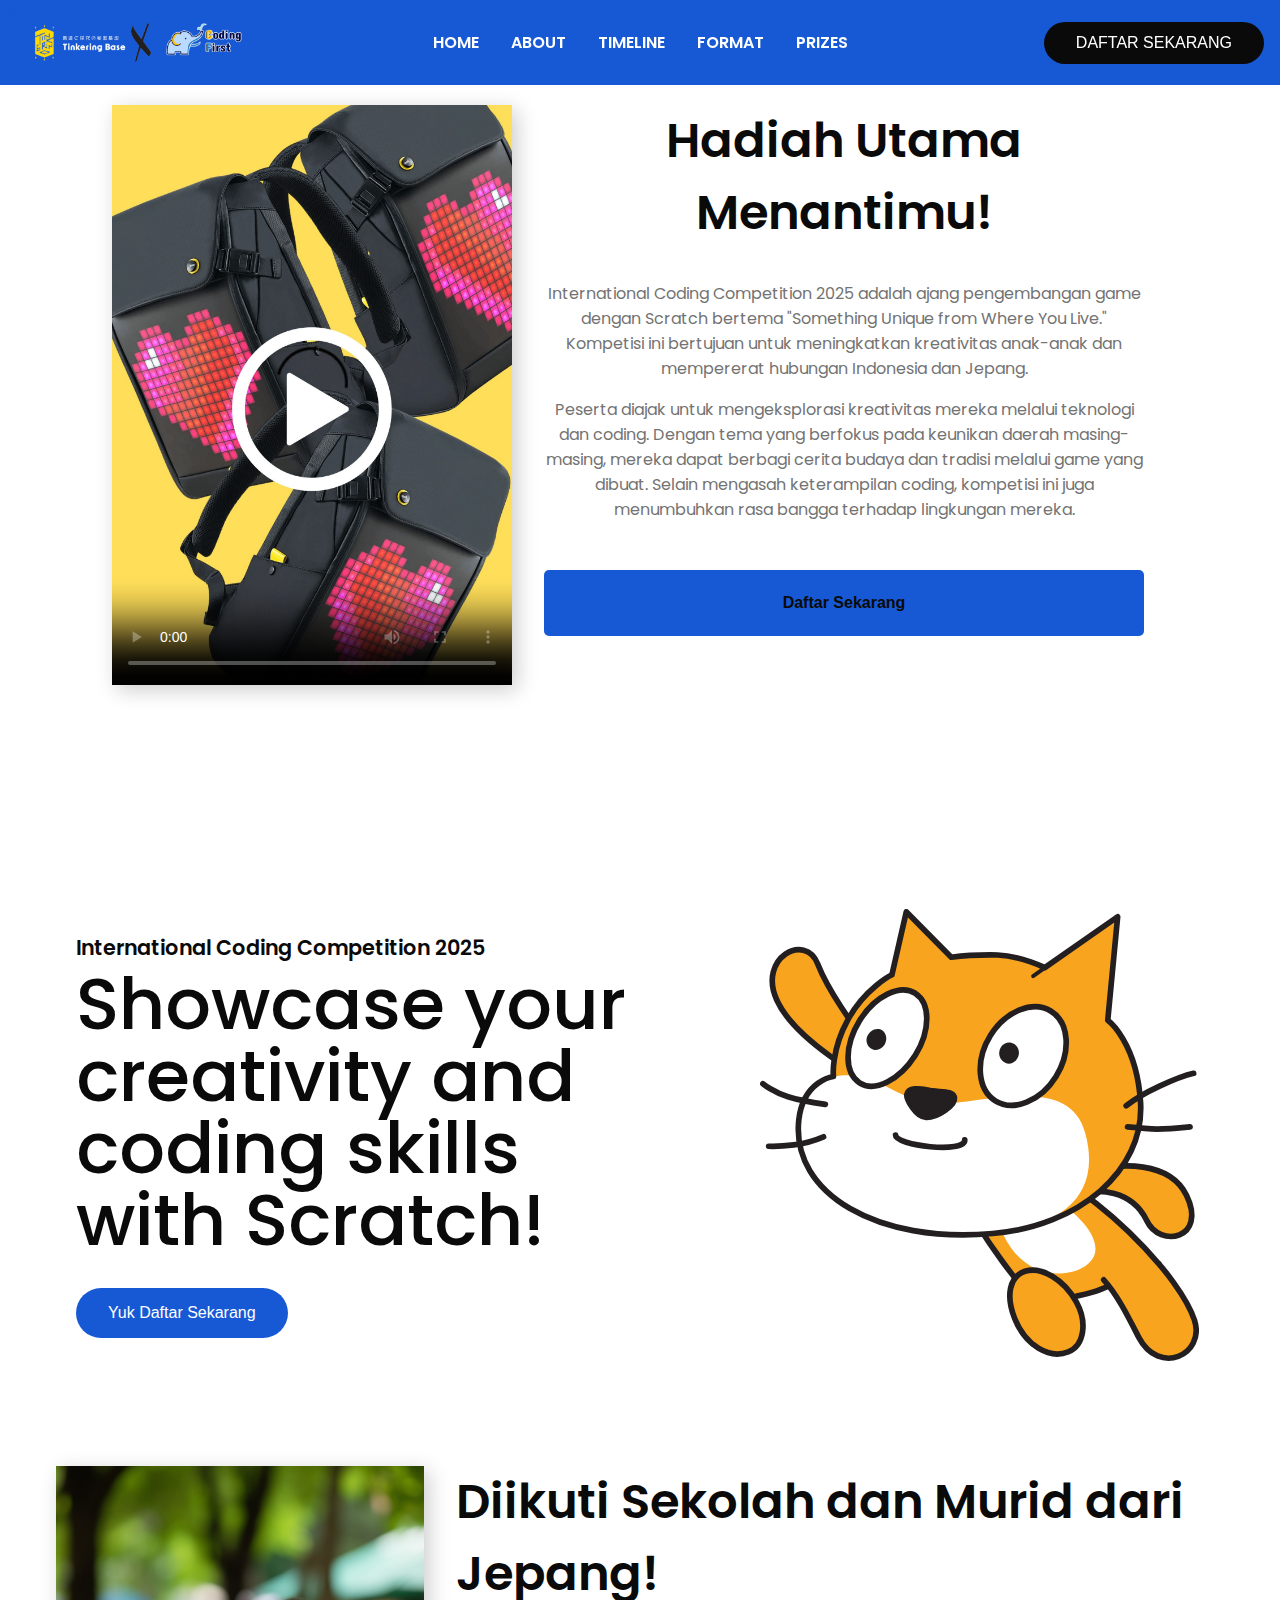
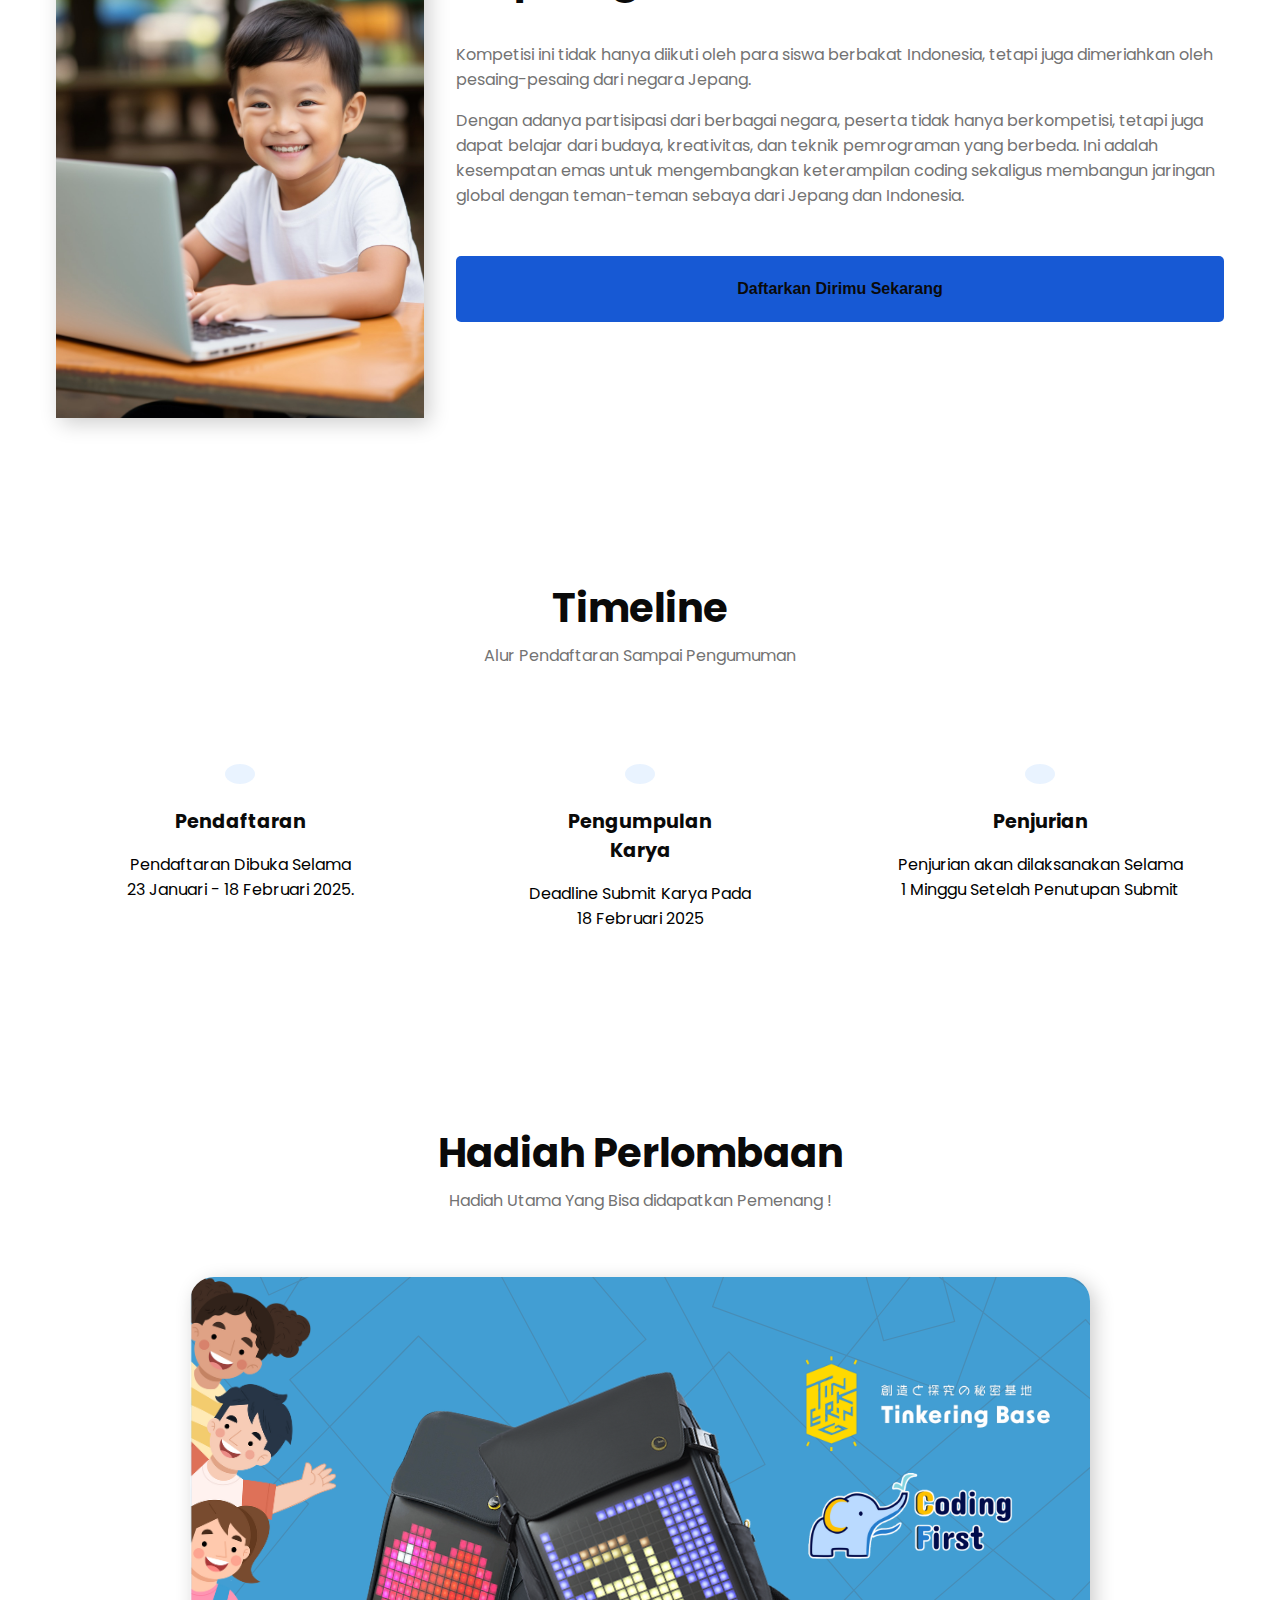
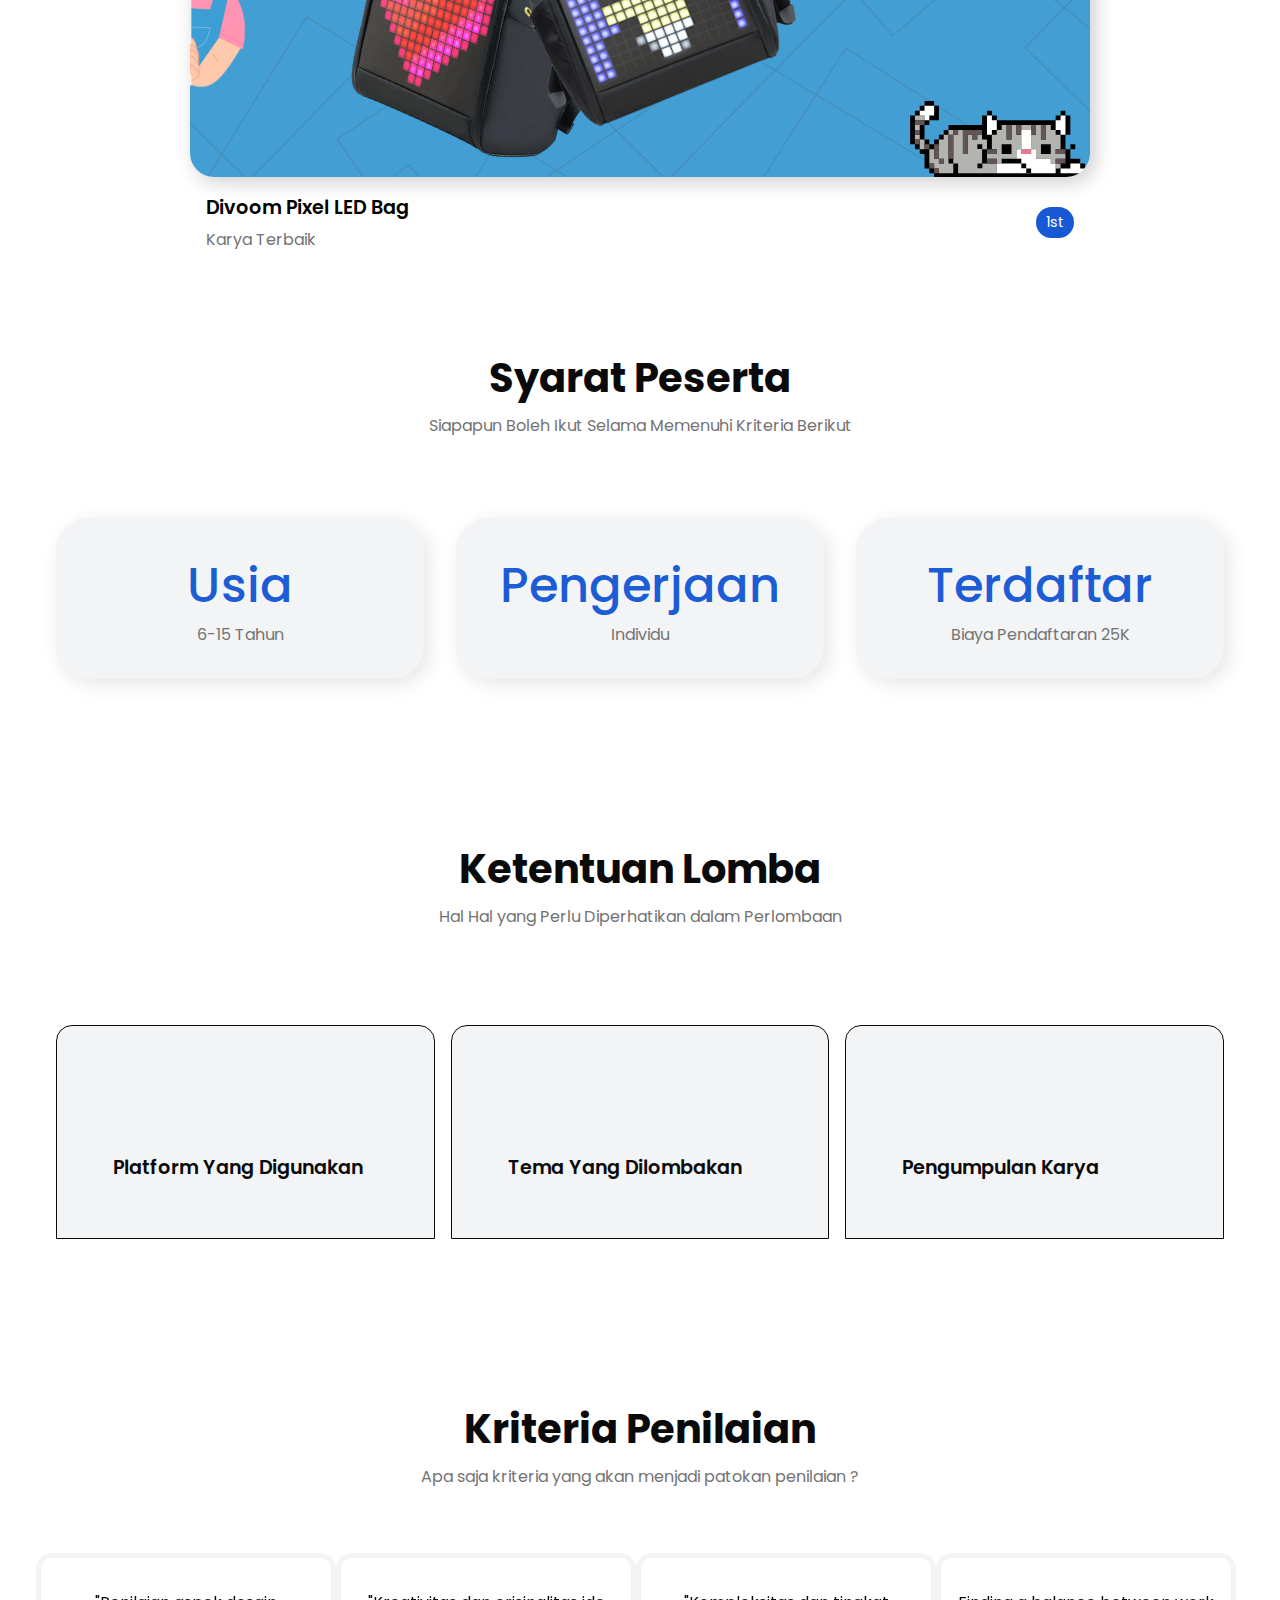
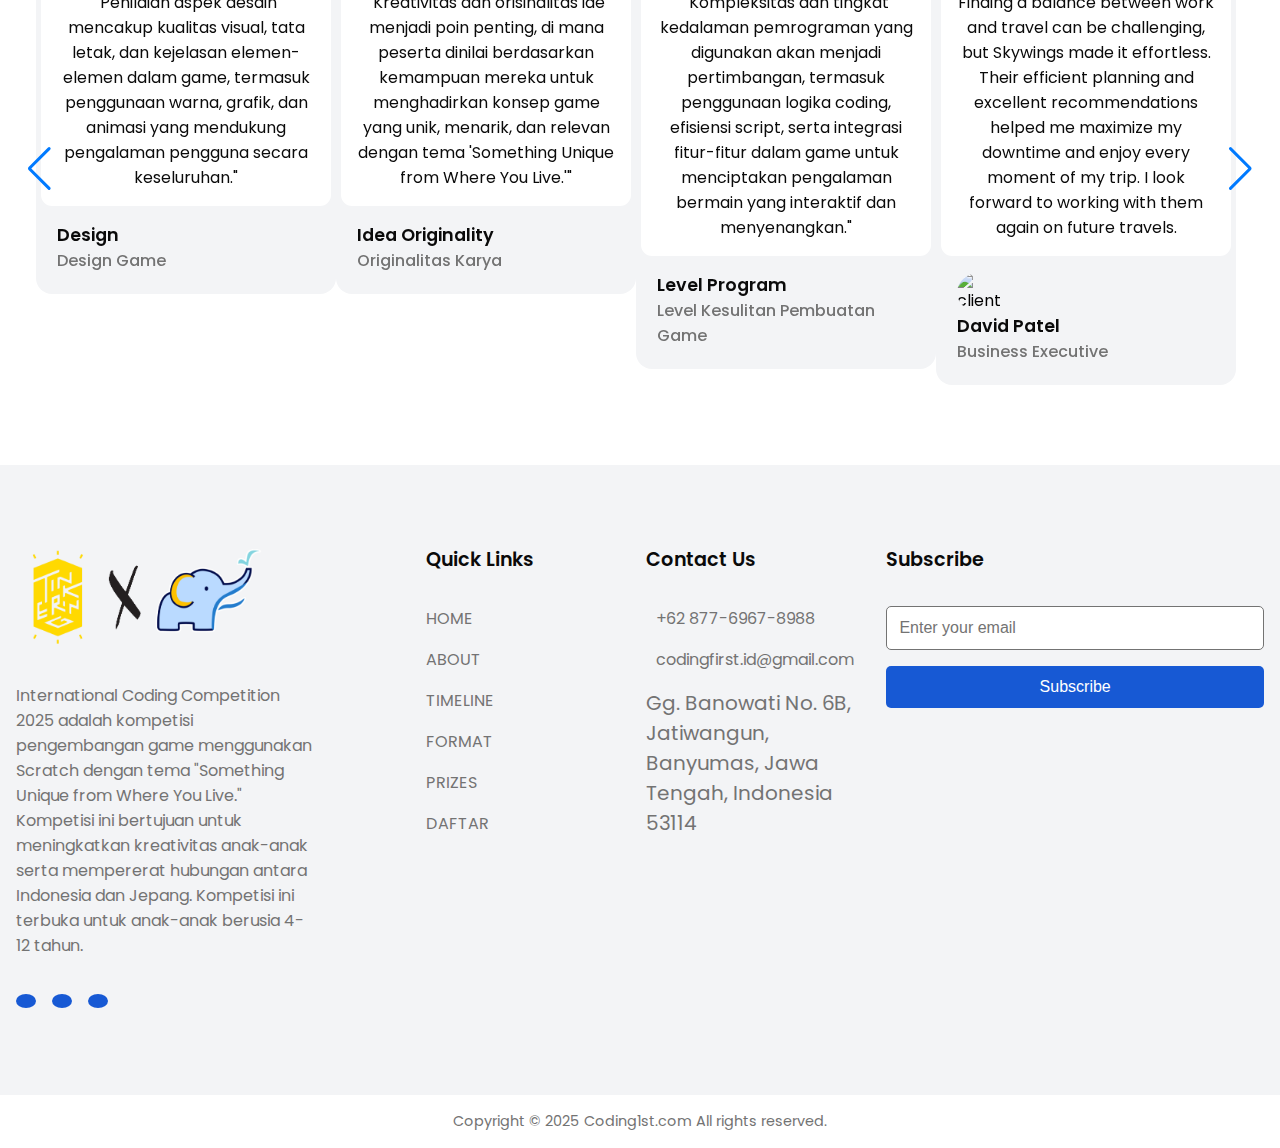
==== commit ef0baf30: "Merge 8666b33abff414d2cab4b8dfae53d1ce8f89a44a into 9051bd00607f46179020e2505936662051a2a62a" ====
--- a/index.html
+++ b/index.html
@@ -1,500 +1,445 @@
 <!DOCTYPE html>
 <html lang="en">
-  <head>
-    <meta charset="UTF-8" />
-    <meta name="viewport" content="width=device-width, initial-scale=1.0" />
-    <link
-      href="https://cdn.jsdelivr.net/npm/remixicon@4.3.0/fonts/remixicon.css"
-      rel="stylesheet" />
-    <link
-      rel="stylesheet"
-      href="https://cdn.jsdelivr.net/npm/swiper@11/swiper-bundle.min.css" />
-    <link rel="stylesheet" href="home.css" />
-    <title>Competition Coding First</title>
-    <link
-      rel="shortcut icon"
-      href="/assets/favicon/favicon.ico"
-      type="image/x-icon" />
-  </head>
-  <body>
-    <nav>
-      <div class="nav__header">
-        <div class="nav__logo">
-          <a href="#" class="logo"
-            ><img src="assets/CF X Tinkering.png" alt="Icon"
-          /></a>
-        </div>
-        <div class="nav__menu__btn" id="menu-btn">
-          <i class="ri-menu-line"></i>
-        </div>
-      </div>
-      <ul class="nav__links" id="nav-links">
-        <li><a href="#inject">HOME</a></li>
-        <li><a href="#about">ABOUT</a></li>
-        <li><a href="#timeline">TIMELINE</a></li>
-        <li><a href="#format">FORMAT</a></li>
-        <li><a href="#prize">PRIZES</a></li>
-        <li><a href="#daftar">DAFTAR</a></li>
-      </ul>
-      <div class="nav__btns">
+
+<head>
+  <meta charset="UTF-8">
+  <meta name="viewport" content="width=device-width, initial-scale=1.0">
+  <meta name="description"
+    content="International Coding Competition 2025 - Showcase your creativity and coding skills with Scratch!">
+
+  <link rel="preload" href="https://cdn.jsdelivr.net/npm/remixicon@4.3.0/fonts/remixicon.css" as="style">
+  <link rel="preload" href="https://cdn.jsdelivr.net/npm/swiper@11/swiper-bundle.min.css" as="style">
+  <link rel="preload" href="assets/DivoomVid-preview.mp4" as="video" type="video/mp4">
+  <link rel="stylesheet" href="https://cdn.jsdelivr.net/npm/remixicon@4.3.0/fonts/remixicon.css">
+  <link rel="stylesheet" href="https://cdn.jsdelivr.net/npm/swiper@11/swiper-bundle.min.css">
+  <link rel="stylesheet" href="home.css">
+
+  <title>International Coding Competition 2025 | Coding First</title>
+  <link rel="shortcut icon" href="/assets/favicon/favicon.ico" type="image/x-icon">
+</head>
+
+<body>
+  <nav>
+    <div class="nav__header">
+      <div class="nav__logo">
+        <a href="#" class="logo"><img src="assets/CF X Tinkering.png" alt="Icon" /></a>
+      </div>
+      <div class="nav__menu__btn" id="menu-btn">
+        <i class="ri-menu-line"></i>
+      </div>
+    </div>
+    <ul class="nav__links" id="nav-links">
+      <li><a href="#inject">HOME</a></li>
+      <li><a href="#about">ABOUT</a></li>
+      <li><a href="#timeline">TIMELINE</a></li>
+      <li><a href="#format">FORMAT</a></li>
+      <li><a href="#prize">PRIZES</a></li>
+      <li><a href="#daftar">DAFTAR</a></li>
+    </ul>
+    <div class="nav__btns">
+      <button class="btn">
+        <a href="https://forms.gle/AUvoE8ZYUReW2T5S6" target="_blank">DAFTAR SEKARANG</a>
+      </button>
+    </div>
+  </nav>
+
+  <section id="inject">ad</section>
+
+  <section class="section__container-2 showcase__container">
+    <div class="showcase__image-2">
+      <video preload="metadata" controls width="400" height="580" poster="assets/VideoDivoom.jpg" class="videoDivoom">
+        <source src="assets/DivoomVid.webm" type="video/mp4">
+        Your browser does not support the video tag.
+      </video>   
+    </div>
+    <div class="showcase__content-2">
+      <h4>Hadiah Utama Menantimu!</h4>
+      <p>
+        International Coding Competition 2025 adalah ajang pengembangan game dengan Scratch bertema 
+        "Something Unique from Where You Live." Kompetisi ini bertujuan untuk meningkatkan kreativitas 
+        anak-anak dan mempererat hubungan Indonesia dan Jepang.
+      </p>
+      <p>
+        Peserta diajak untuk mengeksplorasi kreativitas mereka melalui teknologi dan coding. 
+        Dengan tema yang berfokus pada keunikan daerah masing-masing, mereka dapat berbagi cerita 
+        budaya dan tradisi melalui game yang dibuat. Selain mengasah keterampilan coding, 
+        kompetisi ini juga menumbuhkan rasa bangga terhadap lingkungan mereka.
+      </p>
+      <div class="showcase__btn">
         <button class="btn">
-          <a href="https://forms.gle/AUvoE8ZYUReW2T5S6" target="_blank"
-            >DAFTAR SEKARANG</a
-          >
+          <a href="https://forms.gle/AUvoE8ZYUReW2T5S6">Daftar Sekarang</a>
+          <span><i class="ri-arrow-right-line"></i></span>
         </button>
       </div>
-    </nav>
-
-    <section id="inject"></section>
-
-    <header id="home">
-      <div class="header__container">
-        <div class="header__content">
-          <p>International Coding Competition 2025</p>
-          <h1>Showcase your creativity and coding skills with Scratch!</h1>
-          <div class="header__btns">
-            <button class="btn">
-              <a
-                class="a-first"
-                href="https://forms.gle/AUvoE8ZYUReW2T5S6"
-                target="_blank"
-                >Yuk Daftar Sekarang</a
-              >
-            </button>
-            <!-- <a href="" class="a-second">
-              <span><i class="ri-play-circle-fill"></i></span>
-            </a> -->
-          </div>
-        </div>
-        <div class="header__image">
-          <img
-            src="assets/cat flying-b (1).svg"
-            alt="header"
-            class="header__img" />
-        </div>
-      </div>
-    </header>
-
-    <section class="section__container showcase__container" id="about">
-      <div class="showcase__image">
-        <img src="assets/About.jpg" alt="showcase" />
-      </div>
-      <div class="showcase__content">
-        <h4>Tunjukan Kreativitas Mu dan Menangkan Hadiah Mu !</h4>
+    </div>
+  </section>
+
+  <header id="home">
+    <div class="header__container">
+      <div class="header__content">
+        <p>International Coding Competition 2025</p>
+        <h1>Showcase your creativity and coding skills with Scratch!</h1>
+        <div class="header__btns">
+          <button class="btn">
+            <a class="a-first" href="https://forms.gle/AUvoE8ZYUReW2T5S6" target="_blank">Yuk Daftar Sekarang</a>
+          </button>
+        </div>
+      </div>
+      <div class="header__image">
+        <img src="assets/cat flying-b (1).svg" alt="header" class="header__img" />
+      </div>
+    </div>
+  </header>
+
+  <section class="section__container showcase__container" id="about">
+    <div class="showcase__image">
+      <img src="assets/japanaesse_kid.jpeg" alt="showcase" />
+    </div>
+    <div class="showcase__content">
+      <h4>Diikuti Sekolah dan Murid dari Jepang!</h4>
+      <p>
+        Kompetisi ini tidak hanya diikuti oleh para siswa berbakat Indonesia, tetapi juga dimeriahkan oleh
+        pesaing-pesaing dari negara Jepang.
+      </p>
+      <p>
+        Dengan adanya partisipasi dari berbagai negara, peserta tidak hanya berkompetisi, tetapi juga dapat belajar dari
+        budaya, kreativitas,
+        dan teknik pemrograman yang berbeda. Ini adalah kesempatan emas untuk mengembangkan keterampilan coding
+        sekaligus membangun jaringan
+        global dengan teman-teman sebaya dari Jepang dan Indonesia.
+      </p>
+      <div class="showcase__btn">
+        <button class="btn">
+          <a href="https://forms.gle/AUvoE8ZYUReW2T5S6">Daftarkan Dirimu Sekarang</a>
+          <span><i class="ri-arrow-right-line"></i></span>
+        </button>
+      </div>
+    </div>
+  </section>
+
+
+  <section class="section__container discover__container" id="timeline">
+    <h2 class="section__header">Timeline</h2>
+    <p class="section__description">Alur Pendaftaran Sampai Pengumuman</p>
+    <div class="discover__grid">
+      <div class="discover__card">
+        <span><i class="ri-number-1"></i></span>
+        <h4>Pendaftaran</h4>
         <p>
-          "International Coding Competition 2025 adalah kompetisi pengembangan
-          game menggunakan Scratch dengan tema 'Something Unique from Where You
-          Live.' Kompetisi ini bertujuan untuk meningkatkan kreativitas
-          anak-anak serta mempererat hubungan antara Indonesia dan Jepang."
+          Pendaftaran Dibuka Selama <br />
+          23 Januari - 18 Februari 2025.
         </p>
+      </div>
+      <div class="discover__card">
+        <span><i class="ri-number-2"></i></span>
+        <h4>Pengumpulan Karya</h4>
         <p>
-          Kompetisi ini dirancang untuk mendorong anak-anak mengeksplorasi
-          kreativitas mereka melalui teknologi dan pengembangan game. Dengan
-          tema yang berfokus pada keunikan tempat tinggal, peserta diajak untuk
-          berbagi cerita budaya, tradisi, atau ciri khas daerah masing-masing
-          melalui platform Scratch. Kompetisi ini tidak hanya mengasah kemampuan
-          coding, tetapi juga memperkuat rasa kebanggaan terhadap lingkungan
-          tempat tinggal mereka.
+          Deadline Submit Karya Pada <br />
+          18 Februari 2025
         </p>
-        <div class="showcase__btn">
-          <button class="btn">
-            <a href="https://forms.gle/AUvoE8ZYUReW2T5S6"
-              >Daftarkan Dirimu Sekarang</a
-            >
-            <span><i class="ri-arrow-right-line"></i></span>
-          </button>
-        </div>
-      </div>
-    </section>
-
-    <section class="section__container showcase__container" id="about">
-      <div class="showcase__image-2">
-        <video controls width="400" height="600">
-          <source src="assets/DivoomVid.mp4" type="video/mp4">
-          Your browser does not support the video tag.
-        </video>   
-      </div>
-      <div class="showcase__content-2">
-        <h4>Hadiah Utama Menantimu!</h4>
+      </div>
+      <div class="discover__card">
+        <span><i class="ri-number-3"></i></span>
+        <h4>Penjurian</h4>
         <p>
-          "International Coding Competition 2025 adalah kompetisi pengembangan
-          game menggunakan Scratch dengan tema 'Something Unique from Where You
-          Live.' Kompetisi ini bertujuan untuk meningkatkan kreativitas
-          anak-anak serta mempererat hubungan antara Indonesia dan Jepang."
+          Penjurian akan dilaksanakan Selama <br />
+          1 Minggu Setelah Penutupan Submit
         </p>
-        <p>
-          Kompetisi ini dirancang untuk mendorong anak-anak mengeksplorasi
-          kreativitas mereka melalui teknologi dan pengembangan game. Dengan
-          tema yang berfokus pada keunikan tempat tinggal, peserta diajak untuk
-          berbagi cerita budaya, tradisi, atau ciri khas daerah masing-masing
-          melalui platform Scratch. Kompetisi ini tidak hanya mengasah kemampuan
-          coding, tetapi juga memperkuat rasa kebanggaan terhadap lingkungan
-          tempat tinggal mereka.
-        </p>
-        <div class="showcase__btn">
-          <button class="btn">
-            <a href="https://forms.gle/AUvoE8ZYUReW2T5S6"
-              >Daftarkan Dirimu Sekarang</a
-            >
-            <span><i class="ri-arrow-right-line"></i></span>
-          </button>
-        </div>
-      </div>
-    </section>
-
-    <section class="section__container discover__container" id="timeline">
-      <h2 class="section__header">Timeline</h2>
-      <p class="section__description">Alur Pendaftaran Sampai Pengumuman</p>
-      <div class="discover__grid">
-        <div class="discover__card">
-          <span><i class="ri-number-1"></i></span>
-          <h4>Pendaftaran</h4>
+      </div>
+    </div>
+  </section>
+
+  <section class="section__container destination__container" id="prize">
+    <h2 class="section__header">Hadiah Perlombaan</h2>
+    <p class="section__description">
+      Hadiah Utama Yang Bisa didapatkan Pemenang !
+    </p>
+    <div class="destination__grid">
+      <div class="destination__card">
+        <img src="assets/divoom (2).png" alt="destination" />
+        <div class="destination__card__details">
+          <div>
+            <h4>Divoom Pixel LED Bag</h4>
+            <p>Karya Terbaik</p>
+          </div>
+          <div class="destination__rating">
+            <span><i class="ri-star-fill"></i></span>
+            1st
+          </div>
+        </div>
+      </div>
+    </div>
+  </section>
+
+  <h2 class="section__header">Syarat Peserta</h2>
+  <p class="section__description">Siapapun Boleh Ikut Selama Memenuhi Kriteria Berikut</p>
+  <section class="section__container banner__container">
+    <div class="banner__card">
+      <h4>Usia</h4>
+      <p>6-15 Tahun</p>
+    </div>
+    <div class="banner__card">
+      <h4>Pengerjaan</h4>
+      <p>Individu</p>
+    </div>
+    <div class="banner__card">
+      <h4>Terdaftar</h4>
+      <p>Biaya Pendaftaran 25K</p>
+    </div>
+  </section>
+
+  <section class="section__container journey__container" id="format">
+    <h2 class="section__header">Ketentuan Lomba</h2>
+    <p class="section__description">
+      Hal Hal yang Perlu Diperhatikan dalam Perlombaan
+    </p>
+    <div class="journey__grid">
+      <div class="journey__card">
+        <div class="journey__card__bg">
+          <span><i class="ri-bookmark-3-line"></i></span>
+          <h4>Platform Yang Digunakan</h4>
+        </div>
+        <div class="journey__card__content">
+          <span><i class="ri-bookmark-3-line"></i></span>
+          <h4>Platform yang Digunakan</h4>
           <p>
-            Pendaftaran Dibuka Selama <br />
-            23 Januari - 18 Februari 2025.
+            Peserta membuat game secara individu menggunakan platform Scratch,
+            dengan tema yang telah ditentukan serta waktu yang disediakan.
           </p>
         </div>
-        <div class="discover__card">
-          <span><i class="ri-number-2"></i></span>
+      </div>
+      <div class="journey__card">
+        <div class="journey__card__bg">
+          <span><i class="ri-landscape-fill"></i></span>
+          <h4>Tema Yang Dilombakan</h4>
+        </div>
+        <div class="journey__card__content">
+          <span><i class="ri-landscape-fill"></i></span>
+          <h4>Tema Yang Dilombakan</h4>
+          <p>
+            Untuk tema yang diangkat kali ini adalah "Membuat game tentang
+            tempat tinggal masing-masing." <br />
+            Contoh : Lokasi terkenal, makanan khas, atau budaya lokal.
+          </p>
+        </div>
+      </div>
+      <div class="journey__card">
+        <div class="journey__card__bg">
+          <span><i class="ri-map-2-line"></i></span>
+          <h4>Pengumpulan Karya</h4>
+        </div>
+        <div class="journey__card__content">
+          <span><i class="ri-map-2-line"></i></span>
           <h4>Pengumpulan Karya</h4>
           <p>
-            Deadline Submit Karya Pada <br />
-            18 Februari 2025
+            Karya dapat dikumpulkan pada <a style="color: white; text-decoration: underline;"
+              href="https://api.whatsapp.com/send?phone=+62 877-6967-8988&text=Halo%2C%20saya%20ingin%20submit%20karya%20saya">Disini</a>
           </p>
         </div>
-        <div class="discover__card">
-          <span><i class="ri-number-3"></i></span>
-          <h4>Penjurian</h4>
-          <p>
-            Penjurian akan dilaksanakan Selama <br />
-            1 Minggu Setelah Penutupan Submit
-          </p>
-        </div>
-      </div>
-    </section>
-
-    <section class="section__container destination__container" id="prize">
-      <h2 class="section__header">Hadiah Perlombaan</h2>
-      <p class="section__description">
-        Hadiah Utama Yang Bisa didapatkan Pemenang !
-      </p>
-      <div class="destination__grid">
-        <div class="destination__card">
-          <img src="assets/divoom (2).png" alt="destination" />
-          <div class="destination__card__details">
-            <div>
-              <h4>Divoom Pixel LED Bag</h4>
-              <p>Karya Terbaik</p>
-            </div>
-            <div class="destination__rating">
-              <span><i class="ri-star-fill"></i></span>
-              1st
-            </div>
-          </div>
-        </div>
-        <!-- <div class="destination__card">
-          <img src="assets/divoom.png" alt="destination" />
-          <div class="destination__card__details">
-            <div>
-              <h4>Divoom Pixel LED Bag</h4>
-              <p>Karya Terbaik</p>
-            </div>
-            <div class="destination__rating">
-              <span><i class="ri-star-fill"></i></span>
-              2nd
-            </div>
-          </div>
-        </div>
-        <div class="destination__card">
-          <img src="assets/divoom.png" alt="destination" />
-          <div class="destination__card__details">
-            <div>
-              <h4>Divoom Pixel LED Bag</h4>
-              <p>Karya Terbaik</p>
-            </div>
-            <div class="destination__rating">
-              <span><i class="ri-star-fill"></i></span>
-              3rd
-            </div>
-          </div>
-        </div> -->
-      </div>
-    </section>
-
-    <section class="section__container journey__container" id="format">
-      <h2 class="section__header">Ketentuan Lomba</h2>
-      <p class="section__description">
-        Hal Hal yang Perlu Diperhatikan dalam Perlombaan
-      </p>
-      <div class="journey__grid">
-        <div class="journey__card">
-          <div class="journey__card__bg">
-            <span><i class="ri-bookmark-3-line"></i></span>
-            <h4>Platform Yang Digunakan</h4>
-          </div>
-          <div class="journey__card__content">
-            <span><i class="ri-bookmark-3-line"></i></span>
-            <h4>Platform yang Digunakan</h4>
-            <p>
-              Peserta membuat game secara individu menggunakan platform Scratch,
-              dengan tema yang telah ditentukan serta waktu yang disediakan.
-            </p>
-          </div>
-        </div>
-        <div class="journey__card">
-          <div class="journey__card__bg">
-            <span><i class="ri-landscape-fill"></i></span>
-            <h4>Tema Yang Dilombakan</h4>
-          </div>
-          <div class="journey__card__content">
-            <span><i class="ri-landscape-fill"></i></span>
-            <h4>Tema Yang Dilombakan</h4>
-            <p>
-              Untuk tema yang diangkat kali ini adalah "Membuat game tentang
-              tempat tinggal masing-masing." <br />
-              Contoh : Lokasi terkenal, makanan khas, atau budaya lokal.
-            </p>
-          </div>
-        </div>
-        <div class="journey__card">
-          <div class="journey__card__bg">
-            <span><i class="ri-map-2-line"></i></span>
-            <h4>Pengumpulan Karya</h4>
-          </div>
-          <div class="journey__card__content">
-            <span><i class="ri-map-2-line"></i></span>
-            <h4>Pengumpulan Karya</h4>
-            <p>
-              Karya dapat dikumpulkan pada <a style="color: white; text-decoration: underline;" href="https://api.whatsapp.com/send?phone=+62 877-6967-8988&text=Halo%2C%20saya%20ingin%20submit%20karya%20saya">Disini</a>
-            </p>
-          </div>
-        </div>
-      </div>
-    </section>
-
-    <h2 class="section__header">Syarat Peserta</h2>
-    <p class="section__description">Apa saja persyaratan dalam Perlombaan</p>
-    <section class="section__container banner__container">
-      <div class="banner__card">
-        <h4>Usia</h4>
-        <p>6-15 Tahun</p>
-      </div>
-      <div class="banner__card">
-        <h4>Pengerjaan</h4>
-        <p>Individu</p>
-      </div>
-      <div class="banner__card">
-        <h4>Terdaftar</h4>
-        <p>Telah Mendaftar sebagai Peserta</p>
-      </div>
-    </section>
-
-    <section class="section__container-2 client__container">
-      <h2 class="section__header">Kriteria Penilaian</h2>
-      <p class="section__description">
-        Apa saja kriteria yang akan menjadi patokan penilaian ?
-      </p>
-      <!-- Slider main container -->
-      <div class="swiper">
-        <!-- Additional required wrapper -->
-        <div class="swiper-wrapper">
-          <!-- Slides -->
-          <div class="swiper-slide">
-            <div class="client__card">
-              <div class="client__content">
-                <div class="client__rating">
-                  <span><i class="ri-star-fill"></i></span>
-                  <span><i class="ri-star-fill"></i></span>
-                  <span><i class="ri-star-fill"></i></span>
-                  <span><i class="ri-star-fill"></i></span>
-                  <span><i class="ri-star-fill"></i></span>
-                </div>
-                <p>
-                  "Penilaian aspek desain mencakup kualitas visual, tata letak,
-                  dan kejelasan elemen-elemen dalam game, termasuk penggunaan
-                  warna, grafik, dan animasi yang mendukung pengalaman pengguna
-                  secara keseluruhan."
-                </p>
-              </div>
-              <div class="client__details">
-                <!-- <img src="assets/client-1.jpg" alt="client" /> -->
-                <div>
-                  <h4>Design</h4>
-                  <h5>Design Game</h5>
-                </div>
-              </div>
-            </div>
-          </div>
-          <div class="swiper-slide">
-            <div class="client__card">
-              <div class="client__content">
-                <div class="client__rating">
-                  <span><i class="ri-star-fill"></i></span>
-                  <span><i class="ri-star-fill"></i></span>
-                  <span><i class="ri-star-fill"></i></span>
-                  <span><i class="ri-star-fill"></i></span>
-                  <span><i class="ri-star-fill"></i></span>
-                </div>
-                <p>
-                  "Kreativitas dan orisinalitas ide menjadi poin penting, di
-                  mana peserta dinilai berdasarkan kemampuan mereka untuk
-                  menghadirkan konsep game yang unik, menarik, dan relevan
-                  dengan tema 'Something Unique from Where You Live.'"
-                </p>
-              </div>
-              <div class="client__details">
-                <!-- <img src="assets/client-2.jpg" alt="client" /> -->
-                <div>
-                  <h4>Idea Originality</h4>
-                  <h5>Originalitas Karya</h5>
-                </div>
-              </div>
-            </div>
-          </div>
-          <div class="swiper-slide">
-            <div class="client__card">
-              <div class="client__content">
-                <div class="client__rating">
-                  <span><i class="ri-star-fill"></i></span>
-                  <span><i class="ri-star-fill"></i></span>
-                  <span><i class="ri-star-fill"></i></span>
-                  <span><i class="ri-star-fill"></i></span>
-                  <span><i class="ri-star-fill"></i></span>
-                </div>
-                <p>
-                  "Kompleksitas dan tingkat kedalaman pemrograman yang digunakan
-                  akan menjadi pertimbangan, termasuk penggunaan logika coding,
-                  efisiensi script, serta integrasi fitur-fitur dalam game untuk
-                  menciptakan pengalaman bermain yang interaktif dan
-                  menyenangkan."
-                </p>
-              </div>
-              <div class="client__details">
-                <!-- <img src="assets/client-3.jpg" alt="client" /> -->
-                <div>
-                  <h4>Level Program</h4>
-                  <h5>Level Kesulitan Pembuatan Game</h5>
-                </div>
-              </div>
-            </div>
-          </div>
-          <div class="swiper-slide">
-            <div class="client__card">
-              <div class="client__content">
-                <div class="client__rating">
-                  <span><i class="ri-star-fill"></i></span>
-                  <span><i class="ri-star-fill"></i></span>
-                  <span><i class="ri-star-fill"></i></span>
-                  <span><i class="ri-star-fill"></i></span>
-                  <span><i class="ri-star-fill"></i></span>
-                </div>
-                <p>
-                  Finding a balance between work and travel can be challenging,
-                  but Skywings made it effortless. Their efficient planning and
-                  excellent recommendations helped me maximize my downtime and
-                  enjoy every moment of my trip. I look forward to working with
-                  them again on future travels.
-                </p>
-              </div>
-              <div class="client__details">
-                <img src="assets/client-4.jpg" alt="client" />
-                <div>
-                  <h4>David Patel</h4>
-                  <h5>Business Executive</h5>
-                </div>
-              </div>
-            </div>
-          </div>
-        </div>
-        <div class="swiper-button-next"></div>
-        <div class="swiper-button-prev"></div>
-        <div class="swiper-pagination"></div>
-      </div>
-    </section>
-
-    <div id="daftar">
-      <footer class="section__container footer__container">
-        <div class="footer__col">
-          <div class="footer__logo">
-            <a href="#" class="logo"><img src="assets/CF X TB footer.png" alt="footer-logo" /></a>
-          </div>
-          <p>
-            International Coding Competition 2025 adalah kompetisi pengembangan
-            game menggunakan Scratch dengan tema "Something Unique from Where
-            You Live." Kompetisi ini bertujuan untuk meningkatkan kreativitas
-            anak-anak serta mempererat hubungan antara Indonesia dan Jepang.
-            Kompetisi ini terbuka untuk anak-anak berusia 4-12 tahun.
-          </p>
-          <ul class="footer__socials">
-            <li>
-              <a
-                href="https://www.facebook.com/profile.php?id=100081941116018"
-                target="_blank"
-                ><i class="ri-facebook-fill"></i
-              ></a>
-            </li>
-            <li>
-              <a href="https://www.instagram.com/coding.first?" target="_blank"
-                ><i class="ri-instagram-line"></i
-              ></a>
-            </li>
-            <li>
-              <a href="https://wa.me/6287769678988" target="_blank"
-                ><i class="ri-whatsapp-line"></i
-              ></a>
-            </li>
-          </ul>
-        </div>
-        <div class="footer__col">
-          <h4>Quick Links</h4>
-          <ul class="footer__links">
-            <li><a href="#inject">HOME</a></li>
-            <li><a href="#about">ABOUT</a></li>
-            <li><a href="#timeline">TIMELINE</a></li>
-            <li><a href="#package">FORMAT</a></li>
-            <li><a href="#contact">PRIZES</a></li>
-            <li><a href="#daftar">DAFTAR</a></li>
-          </ul>
-        </div>
-        <div class="footer__col">
-          <h4>Contact Us</h4>
-          <ul class="footer__links">
-            <li>
-              <a href="https://wa.me/6287769678988">
-                <span><i class="ri-phone-fill"></i></span> +62 877-6967-8988
-              </a>
-            </li>
-            <li>
-              <a href="codingfirst.id@gmail.com">
-                <span><i class="ri-record-mail-line"></i></span>
-                codingfirst.id@gmail.com
-              </a>
-            </li>
-            <li>
-              <a href="#">
-                <span
-                  ><i class="ri-map-pin-2-fill"></i> Gg. Banowati No. 6B,
-                  Jatiwangun, Banyumas, Jawa Tengah, Indonesia 53114</span
-                >
-              </a>
-            </li>
-          </ul>
-        </div>
-        <div class="footer__col" id="contact__form">
-          <h4>Subscribe</h4>
-          <form action="/">
-            <input type="text" placeholder="Enter your email" />
-            <button class="btn">Subscribe</button>
-          </form>
-        </div>
-      </div>
-      <div class="footer__bar">
-        Copyright © 2025 Coding1st.com All rights reserved.
-      </footer>
-    </div>
-
-    <script src="https://unpkg.com/scrollreveal"></script>
-    <script src="https://cdn.jsdelivr.net/npm/swiper@11/swiper-bundle.min.js"></script>
-    <script src="main.js"></script>
-  </body>
-</html>
+      </div>
+    </div>
+  </section>
+
+  <section class="section__container-2 client__container">
+    <h2 class="section__header">Kriteria Penilaian</h2>
+    <p class="section__description">
+      Apa saja kriteria yang akan menjadi patokan penilaian ?
+    </p>
+    <!-- Slider main container -->
+    <div class="swiper">
+      <!-- Additional required wrapper -->
+      <div class="swiper-wrapper">
+        <!-- Slides -->
+        <div class="swiper-slide">
+          <div class="client__card">
+            <div class="client__content">
+              <div class="client__rating">
+                <span><i class="ri-star-fill"></i></span>
+                <span><i class="ri-star-fill"></i></span>
+                <span><i class="ri-star-fill"></i></span>
+                <span><i class="ri-star-fill"></i></span>
+                <span><i class="ri-star-fill"></i></span>
+              </div>
+              <p>
+                "Penilaian aspek desain mencakup kualitas visual, tata letak,
+                dan kejelasan elemen-elemen dalam game, termasuk penggunaan
+                warna, grafik, dan animasi yang mendukung pengalaman pengguna
+                secara keseluruhan."
+              </p>
+            </div>
+            <div class="client__details">
+              <!-- <img src="assets/client-1.jpg" alt="client" /> -->
+              <div>
+                <h4>Design</h4>
+                <h5>Design Game</h5>
+              </div>
+            </div>
+          </div>
+        </div>
+        <div class="swiper-slide">
+          <div class="client__card">
+            <div class="client__content">
+              <div class="client__rating">
+                <span><i class="ri-star-fill"></i></span>
+                <span><i class="ri-star-fill"></i></span>
+                <span><i class="ri-star-fill"></i></span>
+                <span><i class="ri-star-fill"></i></span>
+                <span><i class="ri-star-fill"></i></span>
+              </div>
+              <p>
+                "Kreativitas dan orisinalitas ide menjadi poin penting, di
+                mana peserta dinilai berdasarkan kemampuan mereka untuk
+                menghadirkan konsep game yang unik, menarik, dan relevan
+                dengan tema 'Something Unique from Where You Live.'"
+              </p>
+            </div>
+            <div class="client__details">
+              <!-- <img src="assets/client-2.jpg" alt="client" /> -->
+              <div>
+                <h4>Idea Originality</h4>
+                <h5>Originalitas Karya</h5>
+              </div>
+            </div>
+          </div>
+        </div>
+        <div class="swiper-slide">
+          <div class="client__card">
+            <div class="client__content">
+              <div class="client__rating">
+                <span><i class="ri-star-fill"></i></span>
+                <span><i class="ri-star-fill"></i></span>
+                <span><i class="ri-star-fill"></i></span>
+                <span><i class="ri-star-fill"></i></span>
+                <span><i class="ri-star-fill"></i></span>
+              </div>
+              <p>
+                "Kompleksitas dan tingkat kedalaman pemrograman yang digunakan
+                akan menjadi pertimbangan, termasuk penggunaan logika coding,
+                efisiensi script, serta integrasi fitur-fitur dalam game untuk
+                menciptakan pengalaman bermain yang interaktif dan
+                menyenangkan."
+              </p>
+            </div>
+            <div class="client__details">
+              <!-- <img src="assets/client-3.jpg" alt="client" /> -->
+              <div>
+                <h4>Level Program</h4>
+                <h5>Level Kesulitan Pembuatan Game</h5>
+              </div>
+            </div>
+          </div>
+        </div>
+        <div class="swiper-slide">
+          <div class="client__card">
+            <div class="client__content">
+              <div class="client__rating">
+                <span><i class="ri-star-fill"></i></span>
+                <span><i class="ri-star-fill"></i></span>
+                <span><i class="ri-star-fill"></i></span>
+                <span><i class="ri-star-fill"></i></span>
+                <span><i class="ri-star-fill"></i></span>
+              </div>
+              <p>
+                Finding a balance between work and travel can be challenging,
+                but Skywings made it effortless. Their efficient planning and
+                excellent recommendations helped me maximize my downtime and
+                enjoy every moment of my trip. I look forward to working with
+                them again on future travels.
+              </p>
+            </div>
+            <div class="client__details">
+              <img src="assets/client-4.jpg" alt="client" />
+              <div>
+                <h4>David Patel</h4>
+                <h5>Business Executive</h5>
+              </div>
+            </div>
+          </div>
+        </div>
+      </div>
+      <div class="swiper-button-next"></div>
+      <div class="swiper-button-prev"></div>
+      <div class="swiper-pagination"></div>
+    </div>
+  </section>
+
+  <div id="daftar">
+    <footer class="section__container footer__container">
+      <div class="footer__col">
+        <div class="footer__logo">
+          <a href="#" class="logo"><img src="assets/CF X TB footer.png" alt="footer-logo" /></a>
+        </div>
+        <p>
+          International Coding Competition 2025 adalah kompetisi pengembangan
+          game menggunakan Scratch dengan tema "Something Unique from Where
+          You Live." Kompetisi ini bertujuan untuk meningkatkan kreativitas
+          anak-anak serta mempererat hubungan antara Indonesia dan Jepang.
+          Kompetisi ini terbuka untuk anak-anak berusia 4-12 tahun.
+        </p>
+        <ul class="footer__socials">
+          <li>
+            <a href="https://www.facebook.com/profile.php?id=100081941116018" target="_blank"><i
+                class="ri-facebook-fill"></i></a>
+          </li>
+          <li>
+            <a href="https://www.instagram.com/coding.first?" target="_blank"><i class="ri-instagram-line"></i></a>
+          </li>
+          <li>
+            <a href="https://wa.me/6287769678988" target="_blank"><i class="ri-whatsapp-line"></i></a>
+          </li>
+        </ul>
+      </div>
+      <div class="footer__col">
+        <h4>Quick Links</h4>
+        <ul class="footer__links">
+          <li><a href="#inject">HOME</a></li>
+          <li><a href="#about">ABOUT</a></li>
+          <li><a href="#timeline">TIMELINE</a></li>
+          <li><a href="#package">FORMAT</a></li>
+          <li><a href="#contact">PRIZES</a></li>
+          <li><a href="#daftar">DAFTAR</a></li>
+        </ul>
+      </div>
+      <div class="footer__col">
+        <h4>Contact Us</h4>
+        <ul class="footer__links">
+          <li>
+            <a href="https://wa.me/6287769678988">
+              <span><i class="ri-phone-fill"></i></span> +62 877-6967-8988
+            </a>
+          </li>
+          <li>
+            <a href="codingfirst.id@gmail.com">
+              <span><i class="ri-record-mail-line"></i></span>
+              codingfirst.id@gmail.com
+            </a>
+          </li>
+          <li>
+            <a href="#">
+              <span><i class="ri-map-pin-2-fill"></i> Gg. Banowati No. 6B,
+                Jatiwangun, Banyumas, Jawa Tengah, Indonesia 53114</span>
+            </a>
+          </li>
+        </ul>
+      </div>
+      <div class="footer__col" id="contact__form">
+        <h4>Subscribe</h4>
+        <form action="/">
+          <input type="text" placeholder="Enter your email" />
+          <button class="btn">Subscribe</button>
+        </form>
+      </div>
+    </div>
+  </div>
+  <div class="footer__bar">
+    Copyright © 2025 Coding1st.com All rights reserved.
+    </footer>
+  </div>
+  </div>
+
+  <script src="https://unpkg.com/scrollreveal"></script>
+  <script src="https://cdn.jsdelivr.net/npm/swiper@11/swiper-bundle.min.js"></script>
+  <script src="main.js"></script>
+</body>
+
+</html>--- a/home.css
+++ b/home.css
@@ -1,4 +1,5 @@
 @import url("https://fonts.googleapis.com/css2?family=Righteous&display=swap");
+@import url('https://fonts.googleapis.com/css2?family=Poppins:ital,wght@0,100;0,200;0,300;0,400;0,500;0,600;0,700;0,800;0,900;1,100;1,200;1,300;1,400;1,500;1,600;1,700;1,800;1,900&display=swap');
 
 :root {
   --primary-color: #1658d4fe;
@@ -30,7 +31,7 @@
 
 .section__container-2 {
   /* max-width: var(--max-width); */
-  /* margin: auto; */
+  margin: auto;
   /* display: fle;/ */
   justify-content: center;
   padding: 5rem 1rem;
@@ -92,16 +93,16 @@
 }
 
 body {
-  font-family: "Righteous", sans-serif;
+  font-family: "Poppins", sans-serif;
 }
 
 nav {
-  /* position: fixed; */
+  position: fixed;
   isolation: isolate;
   top: 0;
   width: 100%;
   background-color: var(--primary-color);
-  /* z-index: 9999; */
+  z-index: 9999;
 }
 
 .nav__header {
@@ -202,6 +203,10 @@
   margin-left: 20px;
 }
 
+.inject {
+  margin-top: 5rem;
+}
+
 .header__content p {
   margin-bottom: 5px;
   font-size: 1.3rem;
@@ -319,7 +324,7 @@
 }
 
 .journey__card__bg {
-  padding: 2rem;
+  padding: 3.5rem;
   background-color: var(--extra-light);
   border-top-right-radius: 1rem;
   border-top-left-radius: 1rem;
@@ -395,9 +400,14 @@
   box-shadow: 5px 5px 20px rgba(0, 0, 0, 0.2);
 }
 
+.videoDivoom {
+  object-fit: fill;
+}
+
 .showcase__image-2 video {
   max-width: var(--max-width);
   margin-inline: auto;
+  margin-left: 6rem;
   box-shadow: 5px 5px 20px rgba(0, 0, 0, 0.2);
 }
 
@@ -467,6 +477,7 @@
 
 .showcase__content-2 {
   max-width: 600px; /* Batasi lebar teks agar rapi */
+  text-align: center;
 }
 
 .showcase__content-2 h4 {
@@ -765,6 +776,21 @@
     grid-template-columns: repeat(1, 1fr);
   }
 
+  .showcase__image-2 video {
+    max-width: var(--max-width);
+    margin-inline: auto;
+    /* margin-left: 2.5rem; */
+    box-shadow: 5px 5px 20px rgba(0, 0, 0, 0.2);
+  }
+
+  .section__container-2 {
+    margin: auto;
+  }
+
+  .section__container {
+    margin: 0;
+  }
+
   .destination__card img {
     border-radius: 1.5rem;
     box-shadow: 5px 5px 20px rgba(0, 0, 0, 0.2);
@@ -780,7 +806,7 @@
   #home {
     display: flex;
     justify-content: center;
-    margin-top: 10px;
+    margin-top: 7rem;
     z-index: -1;
   }
 
@@ -813,6 +839,29 @@
     align-items: center;
   }
 
+  .showcase__content-2 {
+    width: 330px;
+    margin: auto;
+  }
+
+  .showcase__content-2 p {
+    font-size: 1rem;
+  }
+  
+  video {
+    width: 230px;
+    
+  }
+
+  .showcase__content-2 h4{
+    font-size: 2rem;
+  }
+
+  .showcase__content-2 img{
+    font-size: 2rem;
+    margin-left: 0;
+  }
+
   .banner__container {
     grid-template-columns: repeat(1, 1fr);
   }
@@ -835,6 +884,7 @@
 
   #home {
     display: flex;
+    margin-top: 7rem;
     justify-content: center;
   }
 
@@ -872,6 +922,12 @@
     z-index: 999999999;
     overflow-x: hidden;
   }
+
+  /* .showcase__content-2 {
+    align-items: center;
+    justify-content: center;
+    text-align: center;
+  } */
 
   .destination__card img {
     border-radius: 1.5rem;
@@ -1131,3 +1187,12 @@
     }
   }
 }
+
+@media (width > 1400px) {
+  .showcase__image-2 video {
+    max-width: var(--max-width);
+    margin: auto;
+    margin-left: 25rem;
+    box-shadow: 5px 5px 20px rgba(0, 0, 0, 0.2);
+  }  
+}